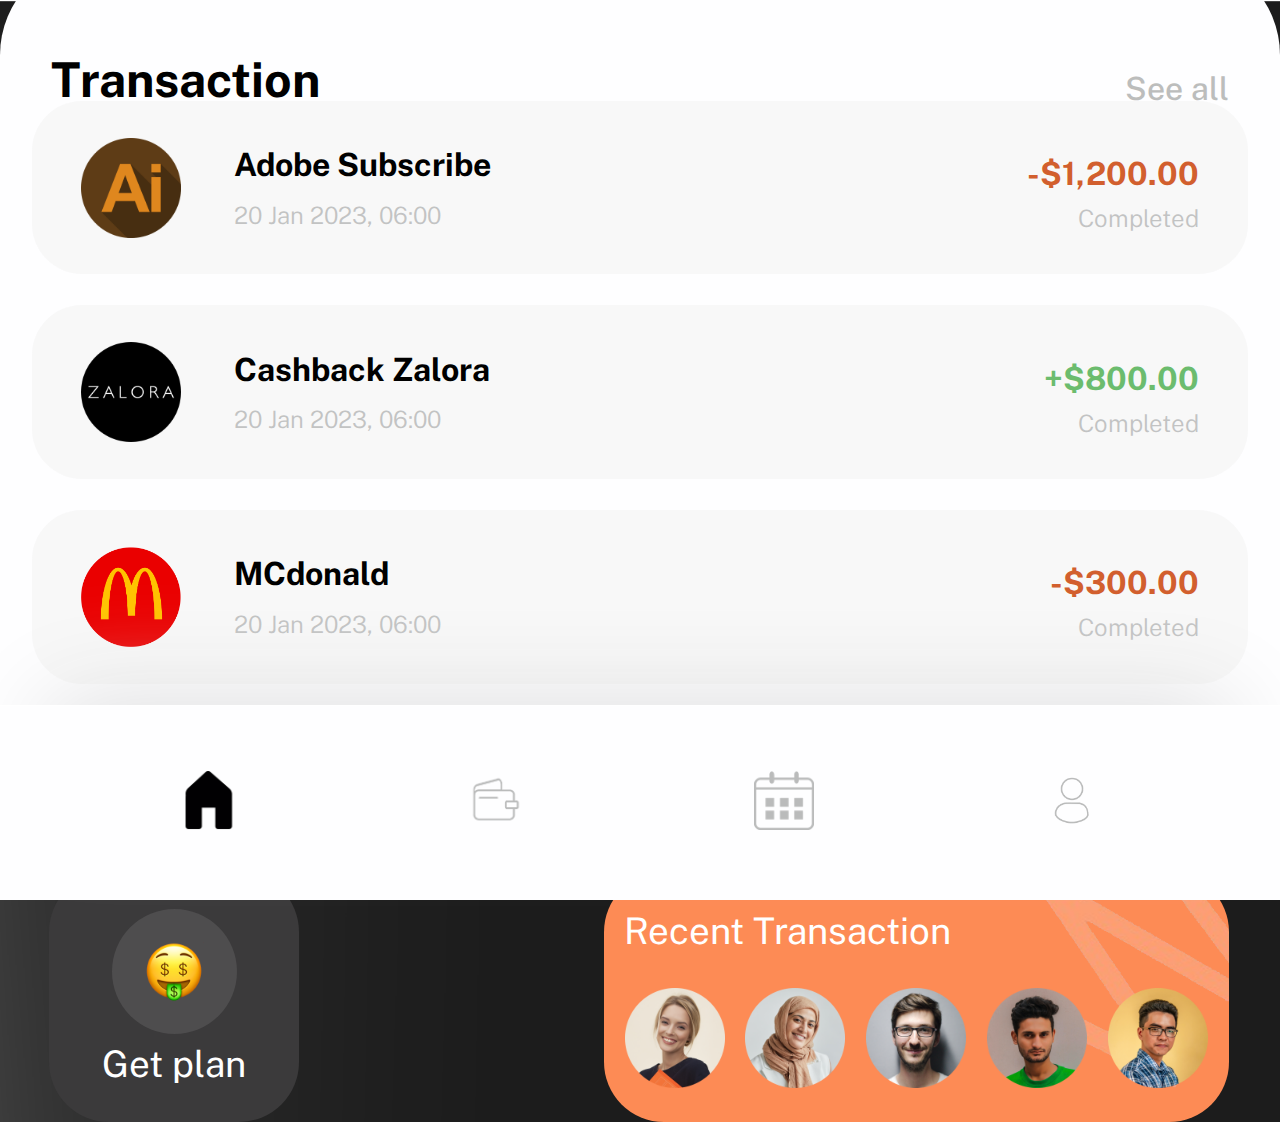
==== page2.html @ 0efcd5fa "Novo site" ====
<html lang="pt-BR">
<head>
    <meta charset="UTF-8">
    <title>Document</title>
    <link rel="stylesheet" href="stylepage2.css">
</head>
<body>
    <header>
        <div class="divSpaceBet">
            <div>
                <img class="headerImg" src="../imagens/icon 2.png"/>
            </div>
            <div class="divHeaderP">
                <p class="pMenor">Hi, welcome!</p>
                <p class="pMaior">Clara Sekar</p>
            </div>
        </div>
        <div class="divHeaderGambiarra">
            <div class="divNotificationImg">
                <img class="notificationImg" src="../imagens/notification.png"/>
            </div>
        </div>
    </header>
    <hr id="hr1"/>
    <section class="balance">
        <p class="pBalance">My total balance</p>
        <div class="divBalanceGambiarra">
            <div class="divStatistic">
                <img class="imgStatistic" src="../imagens/statistic.png"/>
                <p id="pStatistic">Statistic</p>
            </div>
        </div>
    </section>
    <section class="moneyBalance">
        <div class="divGambiarraFL">
            <p class="firstLetter">$&nbsp;</p>
            <p class="money">8,666.00</p>
        </div>
        <div class="divCoin">
            <div>
                <p class="pCoin">USD</p>
            </div>
            <img class="dropdownImg" src="../imagens/dropdown.png"/>
        </div>
    </section>
    <section class="transfer">
        <article class="transferArticle">
            <div class="left">
                <img src="../imagens/money in.png"/>
                <p>&nbsp;&nbsp;Transfer</p>
            </div>
            <div class="verticalLine"></div>
            <div class="right">
                <img src="../imagens/money out.png"/>
                <p>&nbsp;&nbsp;Request</p>
            </div>
        </article>
    </section>
    <section class="planRecent">
        <article class="plan">
            <div class="divEmoji">
                <img class="imgEmoji" src="../imagens/emoji.png">
            </div>
            <p class="planP">Get plan</p>
        </article>
        <article class="recent">
            <p class="recentP">Recent Transaction</p>
            <div class="divIcons">
                <img id="img1" src="../imagens/icon 1.png"/>
                <img id="img2" src="../imagens/icon 2.png"/>
                <img id="img3" src="../imagens/icon 3.png"/>
                <img id="img4" src="../imagens/icon 4.png"/>
                <img id="img5" src="../imagens/icon 5.png"/>
            </div>
        </article>
    </section>
    <footer>
        <article class="footerHeader">
            <p class="footerPMaior">Transaction</p>
            <p class="footerPMenor">See all</p>
        </article>
        <div class="transactions">
            <section class="transaction">
                <div class="backBorder">
                    <div class="container">
                        <div class="transactionImg">
                            <img src="../imagens/adobe_illustrator.png"/>
                        </div>
                        <div class="who">
                            <p class="pBold">Adobe Subscribe</p>
                            <p class="pThin">20 Jan 2023, 06:00</p>
                        </div>
                    </div>
                    <div class="what">
                        <p class="negative">-$1,200.00</p>
                        <p class="pThin">Completed</p>
                    </div>
                </div>
            </section>
            <section class="transaction">
                <div class="backBorder">
                    <div class="container">
                        <div class="transactionImg">
                            <img src="../imagens/zalora.png"/>
                        </div>
                        <div class="who">
                            <p class="pBold">Cashback Zalora</p>
                            <p class="pThin">20 Jan 2023, 06:00</p>
                        </div>
                    </div>
                    <div class="what">
                        <p class="positive">+$800.00</p>
                        <p class="pThin">Completed</p>
                    </div>
                </div>
            </section>
            <section class="transaction">
                <div class="backBorder">
                    <div class="container">
                        <div class="transactionImg">
                            <img src="../imagens/mcdonalds.png"/>
                        </div>
                        <div class="who">
                            <p class="pBold">MCdonald</p>
                            <p class="pThin">20 Jan 2023, 06:00</p>
                        </div>
                    </div>
                    <div class="what">
                        <p class="negative">-$300.00</p>
                        <p class="pThin">Completed</p>
                    </div>
                </div>
            </section>
        </div>
        <div class="divMenuGambiarra">
            <section class="menus">
                <div class="divMenu">
                    <img class="menuIcon" src="../imagens/home black.png"/>
                </div>
                <div class="divMenu">
                    <img class="menuIcon" src="../imagens/wallet gray.png"/>
                </div>
                <div class="divMenu">
                    <img class="menuIcon" src="../imagens/calendar gray.png"/>
                </div>
                <div class="divMenu">
                    <img class="menuIcon" src="../imagens/gray profile.png"/>
                </div>
            </section>
        </div>
    </footer>
</body>
</html>
---- stylepage2.css ----
/* Mobile */

@import url('https://fonts.googleapis.com/css2?family=Public+Sans:wght@100;200;300;400;500;600;700;800;900&display=swap');
@import url('https://fonts.googleapis.com/css2?family=Montserrat:wght@500;600&display=swap');

html, body {
    height: 100%;
    width: 100%;
    margin: 0;
    padding: 0;
}

body {
    background-image: url(../imagens/fundo_tela2.png);
    background-size: cover;
    height: calc(100% - 20%);
    width: calc(100% - 4%);
}

header {
    height: 10%;
    width: 100%;
    display: flex;
    margin-top: 15%;
    margin-left: 4%;
    align-items: center;
}

.divSpaceBet {
    display: flex;
    align-items: center;
}

.headerImg {
    height: 150px;
}

.divHeaderP {
    padding-left: 2%;
}

.pMenor {
    color: white;
    font-size: 2em;
    margin: 0;
    padding: 0;
    font-family: 'Public Sans', sans-serif;
    font-weight: thin;
}

.pMaior {
    color: white;
    font-size: 3em;
    margin: 0;
    padding: 0;
    padding-top: 5%;
    font-family: 'Public Sans', sans-serif;
    font-weight: normal;
    width: 150%;
}

.divHeaderGambiarra {
    width: 15%;
    height: 65%;
    display: flex;
    justify-content: center;
    align-items: center;
    padding-left: 36.1%;
}

.divNotificationImg {
    display: flex;
    justify-content: center;
    align-items: center;
    height: 125px;
    width: 125px;
    background-color: #3b3a3b;
    border-radius: 50%;
}

.notificationImg {
    width: 45%;
}

.balance {
    display: flex;
    color: white;
    font-size: 2em;
    font-family: 'Public Sans', sans-serif;
    font-weight: thin;
    margin-left: 4%;
    margin-top: 10%;
    justify-content: space-between;
}

.pBalance {
    display: flex;
    justify-content: center;
    align-items: center;
}

.divStatistic {
    display: flex;
    justify-content: center;
    align-items: center;
    background-color: #3b3a3b;
    padding-right: 25%;
    border-radius: 150px;
}

.imgStatistic {
    width: 150px;
    background-color: #3b3a3b;
    border-radius: 150px;
}

.moneyBalance {
    display: flex;
    justify-content: space-between;
    margin-left: 4%;
    margin-top: -5%;
}

.divGambiarraFL {
    display: flex;
    align-items: center;
}

.firstLetter {
    color: #fb8b57;
    font-size: 4.5em;
    font-family: 'Montserrat', sans-serif;
    font-weight: 600;
}

.money {
    color: white;
    font-family: 'Montserrat', sans-serif;
    font-weight: 600;
    font-size: 6em;
    margin: 0;
    padding: 0;
}

.divCoin {
    display: flex;
    justify-content: center;
    align-items: center;
    color: white;
    font-size: 2em;
    font-family: 'Public Sans', sans-serif;
    font-weight: thin;
}

.pCoin {
    margin-left: -50%;
}

.dropdownImg {
    width: 25px;
}

.transferArticle {
    display: flex;
    justify-content: space-evenly;
    align-items: center;
    background-color: #3b3a3b;
    margin-top: 2.5%;
    margin-left: 4%;
    height: 140px;
    border-radius: 50px;
}

.left {
    display: flex;
    align-items: center;
}

.verticalLine {
    border-left: 3px solid #555555;
    border-radius: 50px;
    height: 60%;
}

.right {
    display: flex;
    align-items: center;
}

.transfer img {
    width: 60px;
}

.transfer p {
    color: white;
    font-size: 2.3em;
    font-family: 'Public Sans', sans-serif;
    font-weight: normal;
    margin: 0;
    padding: 0;
}

.planRecent {
    display: flex;
    justify-content: space-between;
    align-items: center;
}

.plan {
    display: flex;
    justify-content: center;
    align-items: center;
    flex-direction: column;
    width: 250px;
    height: 250px;
    margin-top: 3%;
    margin-left: 4%;
    border-radius: 60px;
    background-color: #3b3a3b;

}

.divEmoji {
    display: flex;
    justify-content: center;
    align-items: center;
    height: 125px;
    width: 125px;
    background-color: #4e4d4e;
    border-radius: 50%;
}

.imgEmoji {
    height: 60px;
}

.planP {
    color: white;
    font-size: 2.3em;
    font-family: 'Public Sans', sans-serif;
    font-weight: normal;
    margin: 0;
    margin-top: 3%;
    padding: 0;
}

.recent {
    background-color: #fd8b55;
    height: 250px;
    width: 625px;
    margin-top: 3%;
    border-radius: 60px;
    background-image: url(../imagens/drawing.png);
    background-repeat: no-repeat;
    background-size: 50%;
    background-position: 130% 180%;
}

.recentP {
    color: white;
    font-size: 2.3em;
    font-family: 'Public Sans', sans-serif;
    font-weight: normal;
    margin-left: 3.2%;
}

.divIcons {
    display: flex;
    justify-content: space-evenly;
}

.recent img {
    width: 100px;
}

footer {
    position: absolute;
    bottom: 0;
    display: flex;
    background-color: #fefeff;
    width: 100%;
    height: 945px;
    border-top-left-radius: 100px;
    border-top-right-radius: 100px;
    flex-wrap: wrap;
}

#divFooterGambiarra {
    width: 100%;
    height: 90%;
}

.footerHeader {
    width: 100%;
    display: flex;
    justify-content: space-between;
    height: 20%;
}

.footerPMaior {
    color: Black;
    font-size: 3em;
    font-family: 'Public Sans', sans-serif;
    font-weight: 700;
    margin-left: 4%;
    margin-top: 7.5%;
    height: 5%;
}

.footerPMenor {
    color: #bcbdbc;
    font-size: 2em;
    font-family: 'Public Sans', sans-serif;
    font-weight: 500;
    margin-right: 4%;
    margin-top: 9%;
    height: 5%;
}

.transactions {
    height: 65%;
    width: 100%;
    margin-top: -5%;
}

.transactions img{
    width: 100px;
    display: flex;
    display: flex;
    align-items: center;
}

.transaction {
    display: flex;
    flex-wrap: nowrap;
    justify-content: center;
    align-items: center;
    width: 100%;
    height: 33.3%;
}

.backBorder {
    display: flex;
    flex-wrap: nowrap;
    align-items: center;
    width: 95%;
    height: 85%;
    background-color: #f5f5f5af;
    border-radius: 50px;
}

.container {
    width: 70%;
    display: flex;
    align-items: center;
    margin-left: 4%;
}

.who {
    width: 50%;
    margin-left: 7.5%;
}

.pBold {
    color: Black;
    font-size: 2em;
    font-family: 'Public Sans', sans-serif;
    font-weight: 700;
    padding: 0;
    margin: 0;
    margin-bottom: 5%;
}

.pThin {
    color: #c2c3c3;
    font-size: 1.5em;
    font-family: 'Public Sans', sans-serif;
    font-weight: 300;
    padding: 0;
    margin: 0;
    margin-top: 3%;
}

.what {
    display: flex;
    justify-content: flex-end;
    align-items: flex-end;
    flex-direction: column;
    width: 40%;
    margin-right: 4%;
}

.negative {
    color: #d25f2e;
    font-size: 2em;
    font-family: 'Public Sans', sans-serif;
    font-weight: 700;
    padding: 0;
    margin: 0;
    margin-top: 3%;
}

.positive {
    color: #6cbc6e;
    font-size: 2em;
    font-family: 'Public Sans', sans-serif;
    font-weight: 700;
    padding: 0;
    margin: 0;
    margin-top: 3%;
}

.divMenuGambiarra {
    height: 20%;
    width: 100%;
    display: flex;
    justify-content: center;
    border-top: 1px solid #ffffff;
    box-shadow: 0 -50px 100px -50px #dadada;
}

.menus {
    width: 90%;
    display: flex;
    justify-content: space-around;
}

.divMenu {
    width: 25%;
    display: flex;
    justify-content: center;
    align-items: center;
}

.menuIcon {
    width: 60px;
}

hr {
    display: none;
}

/*Versão WEB */
@media (min-width:1300px) {
    body {
        background-image: none;
        background-color: #1b1a1b;
        height: calc(100% - 150px);
    }

    header {
        height: 15%;
        width: 100%;
        margin-top: 2.5%;
        margin-left: 2%;
        display: flex;
        justify-content: space-between;
        align-items: center;
    }

    .headerImg {
        height: 80px;
    }
    
    .divHeaderP {
        padding-left: 5%;
    }
    
    .pMenor {
        color: white;
        font-size: 1.25em;
        margin: 0;
        padding: 0;
        font-family: 'Public Sans', sans-serif;
        font-weight: thin;
    }
    
    .pMaior {
        color: white;
        font-size: 1.5em;
        margin: 0;
        padding: 0;
        padding-top: 5%;
        font-family: 'Public Sans', sans-serif;
        font-weight: normal;
        width: 150%;
    }
    
    .divHeaderGambiarra {
        width: 15%;
        height: 65%;
        display: flex;
        justify-content: flex-end;
        align-items: center;
    }

    .divNotificationImg {
        display: flex;
        justify-content: center;
        align-items: center;
        height: 60px;
        width: 60px;
        background-color: #3b3a3b;
        border-radius: 50%;
    }
    
    .notificationImg {
        width: 45%;
    }

    #hr1 {
        margin-top: 2.5%;
        width: 104.2%;
        display: flex;
        border: 0;
        height: 0;
        border-top: 2px solid rgba(0, 0, 0, 0.1);
        border-bottom: 3px solid rgba(255, 255, 255, 0.3);
    }

    .balance {
        position: relative;
        left: 55%;
        display: flex;
        color: white;
        font-size: 1.25em;
        font-family: 'Public Sans', sans-serif;
        font-weight: thin;
        justify-content: space-between;
        margin-left: 2%;
        margin-top: 0%;
        width: 45%;
    }
    
    .pBalance {
        display: flex;
        justify-content: center;
        align-items: center;
    }
    
    .divStatistic {
        display: flex;
        justify-content: center;
        align-items: center;
        background-color: #3b3a3b;
        padding-right: 25%;
        border-radius: 150px;
        margin-top: 5%;
    }
    
    .imgStatistic {
        width: 60px;
        background-color: #3b3a3b;
        border-radius: 150px;
    }

    #pStatistic {
        margin: 0;
        padding: 0;
    }

    .moneyBalance {
        position: relative;
        left: 55%;
        display: flex;
        justify-content: space-between;
        margin-left: 2%;
        margin-top: 1%;
        width: 20%;
    }
    
    .divGambiarraFL {
        display: flex;
        align-items: center;
    }
    
    .firstLetter {
        color: #fb8b57;
        font-size: 1.5em;
        font-family: 'Montserrat', sans-serif;
        font-weight: 600;
    }
    
    .money {
        color: white;
        font-family: 'Montserrat', sans-serif;
        font-weight: 600;
        font-size: 2em;
        margin: 0;
        padding: 0;
    }
    
    .divCoin {
        display: flex;
        justify-content: center;
        align-items: center;
        color: white;
        font-size: 1em;
        font-family: 'Public Sans', sans-serif;
        font-weight: thin;
    }
    
    .pCoin {
        margin-left: -35%;
    }
    
    .dropdownImg {
        width: 10px;
    }

    .transferArticle {
        display: flex;
        justify-content: space-evenly;
        align-items: center;
        background-color: #3b3a3b;
        margin-top: 0;
        margin-left: 0;
        height: 55px;
        border-radius: 50px;
    }

    .transfer {
        position: relative;
        left: 57%;
        margin-left: 0%;
        width: 45%;
        margin-top: 5%;
    }
    
    .left {
        display: flex;
        align-items: center;
    }
    
    .verticalLine {
        border-left: 3px solid #555555;
        border-radius: 50px;
        height: 60%;
    }
    
    .right {
        display: flex;
        align-items: center;
    }
    
    .transfer img {
        width: 30px;
    }
    
    .transfer p {
        color: white;
        font-size: 1.25em;
        font-family: 'Public Sans', sans-serif;
        font-weight: normal;
        margin: 0;
        padding: 0;
    }

    .planRecent {
        position: relative;
        left: 55%;
        margin-left: 2%;
        margin-top: 2%;
        width: 45%;
        display: flex;
        justify-content: space-between;
        align-items: center;
    }
    
    .plan {
        display: flex;
        justify-content: center;
        align-items: center;
        flex-direction: column;
        width: 140px;
        height: 140px;
        margin-top: 7.5%;
        margin-left: 0%;
        border-radius: 40px;
        background-color: #3b3a3b;
    
    }
    
    .divEmoji {
        display: flex;
        justify-content: center;
        align-items: center;
        height: 60px;
        width: 60px;
        background-color: #4e4d4e;
        border-radius: 50%;
    }
    
    .imgEmoji {
        height: 30px;
    }
    
    .planP {
        color: white;
        font-size: 1.25em;
        font-family: 'Public Sans', sans-serif;
        font-weight: normal;
        margin: 0;
        margin-top: 3%;
        padding-right: 0;
    }
    
    .recent {
        background-color: #fd8b55;
        height: 140px;
        width: 420px;
        margin-top: 0;
        border-radius: 40px;
        background-image: url(../imagens/drawing.png);
        background-repeat: no-repeat;
        background-size: 50%;
        background-position: 130% 100%;
        margin-top: 7.5%;
    }
    
    .recentP {
        color: white;
        font-size: 1.5em;
        font-family: 'Public Sans', sans-serif;
        font-weight: normal;
        margin: 0;
        margin-left: 5%;
        margin-top: 4.5%;
        padding: 0;
    }
    
    .divIcons {
        display: flex;
        justify-content: space-evenly;
        margin-top: 5%;
    }
    
    .recent img {
        width: 50px;
    }

    #img5 {
        display: unset;
    }
    
    footer {
        position: relative;
        left: 0;
        top: -493px;
        display: flex;
        background-color: #fefeff;
        width: 52.5%;
        height: 510px;
        border-top-left-radius: 0;
        border-top-right-radius: 0;
        flex-wrap: wrap;
    }

    .footerHeader {
        position: relative;
        left: 10%;
        width: 90%;
        display: flex;
        justify-content: space-between;
        height: 20%;
    }
    
    .footerPMaior {
        color: Black;
        font-size: 1.5em;
        font-family: 'Public Sans', sans-serif;
        font-weight: 700;
        margin-left: 4%;
        margin-top: 7.5%;
        height: 5%;
    }
    
    .footerPMenor {
        color: #bcbdbc;
        font-size: 1em;
        font-family: 'Public Sans', sans-serif;
        font-weight: 500;
        margin-right: 4%;
        margin-top: 9%;
        height: 5%;
    }
    
    .transactions {
        position: relative;
        left: 10%;
        height: 50%;
        width: 90%;
        margin-top: 0%;
    }
    
    .transactions img{
        width: 60px;
        display: flex;
        display: flex;
        align-items: center;
    }
    
    .transaction {
        display: flex;
        flex-wrap: nowrap;
        justify-content: center;
        align-items: center;
        width: 100%;
        height: 40%;
        margin-top: 5%;
    }
    
    .backBorder {
        display: flex;
        flex-wrap: nowrap;
        align-items: center;
        width: 95%;
        height: 85%;
        background-color: #f5f5f5af;
        border-radius: 50px;
    }
    
    .container {
        width: 70%;
        display: flex;
        align-items: center;
        margin-left: 4%;
    }
    
    .who {
        width: 70%;
        margin-left: 7.5%;
    }
    
    .pBold {
        color: Black;
        font-size: 1.25em;
        font-family: 'Public Sans', sans-serif;
        font-weight: 700;
        padding: 0;
        margin: 0;
        margin-bottom: 5%;
    }
    
    .pThin {
        color: #c2c3c3;
        font-size: 1em;
        font-family: 'Public Sans', sans-serif;
        font-weight: 300;
        padding: 0;
        margin: 0;
        margin-top: 3%;
    }
    
    .what {
        display: flex;
        justify-content: flex-end;
        align-items: flex-end;
        flex-direction: column;
        width: 40%;
        margin-right: 4%;
    }
    
    .negative {
        color: #d25f2e;
        font-size: 1.25em;
        font-family: 'Public Sans', sans-serif;
        font-weight: 700;
        padding: 0;
        margin: 0;
        margin-top: 3%;
    }
    
    .positive {
        color: #6cbc6e;
        font-size: 1.25em;
        font-family: 'Public Sans', sans-serif;
        font-weight: 700;
        padding: 0;
        margin: 0;
        margin-top: 3%;
    }
    
    .divMenuGambiarra {
        position: relative;
        left: -0%;
        top: -70%;
        height: 99.8%;
        width: 10%;
        display: flex;
        flex-wrap: wrap;
        justify-content: center;
        align-items: space-evenly;
        border-right: 1px solid #ffffff00;
        border-top: 1px solid #ffffff00;
        box-shadow: none;
        background-color: #d25f2e;
    }
    
    .menus {
        width: 90%;
        display: flex;
        flex-flow: column wrap;
        justify-content: space-around;
        align-items: center;
        margin-right: 0%;
    }
    
    .divMenu {
        width: 90%;
        display: flex;
        justify-content: center;
        align-items: center;
        margin-left: 5%;
    }
    
    .menuIcon {
        width: 30px;
    }
}

@media (min-width:1800px){
    body {
        background-image: none;
        background-color: #1b1a1b;
        height: calc(100% - 150px);
    }

    header {
        height: 15%;
        width: 100%;
        margin-top: 2.5%;
        margin-left: 2%;
        display: flex;
        justify-content: space-between;
        align-items: center;
    }

    .headerImg {
        height: 100px;
    }
    
    .divHeaderP {
        padding-left: 5%;
    }
    
    .pMenor {
        color: white;
        font-size: 1.5em;
        margin: 0;
        padding: 0;
        font-family: 'Public Sans', sans-serif;
        font-weight: thin;
    }
    
    .pMaior {
        color: white;
        font-size: 2em;
        margin: 0;
        padding: 0;
        padding-top: 5%;
        font-family: 'Public Sans', sans-serif;
        font-weight: normal;
        width: 150%;
    }
    
    .divHeaderGambiarra {
        width: 15%;
        height: 65%;
        display: flex;
        justify-content: flex-end;
        align-items: center;
    }

    .divNotificationImg {
        display: flex;
        justify-content: center;
        align-items: center;
        height: 80px;
        width: 80px;
        background-color: #3b3a3b;
        border-radius: 50%;
    }
    
    .notificationImg {
        width: 45%;
    }

    #hr1 {
        margin-top: 2.5%;
        width: 104.2%;
        display: flex;
        border: 0;
        height: 0;
        border-top: 2px solid rgba(0, 0, 0, 0.1);
        border-bottom: 3px solid rgba(255, 255, 255, 0.3);
    }

    .balance {
        position: relative;
        left: 55%;
        display: flex;
        color: white;
        font-size: 1.5em;
        font-family: 'Public Sans', sans-serif;
        font-weight: thin;
        justify-content: space-between;
        margin-left: 2%;
        margin-top: 0%;
        width: 45%;
    }
    
    .pBalance {
        display: flex;
        justify-content: center;
        align-items: center;
    }
    
    .divStatistic {
        display: flex;
        justify-content: center;
        align-items: center;
        background-color: #3b3a3b;
        padding-right: 25%;
        border-radius: 150px;
        margin-top: 5%;
    }
    
    .imgStatistic {
        width: 80px;
        background-color: #3b3a3b;
        border-radius: 150px;
    }

    #pStatistic {
        margin: 0;
        padding: 0;
    }

    .moneyBalance {
        position: relative;
        left: 55%;
        display: flex;
        justify-content: space-between;
        margin-left: 2%;
        margin-top: 1%;
        width: 20%;
    }
    
    .divGambiarraFL {
        display: flex;
        align-items: center;
    }
    
    .firstLetter {
        color: #fb8b57;
        font-size: 2em;
        font-family: 'Montserrat', sans-serif;
        font-weight: 600;
    }
    
    .money {
        color: white;
        font-family: 'Montserrat', sans-serif;
        font-weight: 600;
        font-size: 3em;
        margin: 0;
        padding: 0;
    }
    
    .divCoin {
        display: flex;
        justify-content: center;
        align-items: center;
        color: white;
        font-size: 1.5em;
        font-family: 'Public Sans', sans-serif;
        font-weight: thin;
    }
    
    .pCoin {
        margin-left: -35%;
    }
    
    .dropdownImg {
        width: 10px;
    }

    .transferArticle {
        display: flex;
        justify-content: space-evenly;
        align-items: center;
        background-color: #3b3a3b;
        margin-top: 0;
        margin-left: 0;
        height: 75px;
        border-radius: 50px;
    }

    .transfer {
        position: relative;
        left: 57%;
        margin-left: 0%;
        width: 45%;
        margin-top: 5%;
    }
    
    .left {
        display: flex;
        align-items: center;
    }
    
    .verticalLine {
        border-left: 3px solid #555555;
        border-radius: 50px;
        height: 60%;
    }
    
    .right {
        display: flex;
        align-items: center;
    }
    
    .transfer img {
        width: 40px;
    }
    
    .transfer p {
        color: white;
        font-size: 1.5em;
        font-family: 'Public Sans', sans-serif;
        font-weight: normal;
        margin: 0;
        padding: 0;
    }

    .planRecent {
        position: relative;
        left: 55%;
        margin-left: 2%;
        margin-top: 2%;
        width: 45%;
        display: flex;
        justify-content: space-between;
        align-items: center;
    }
    
    .plan {
        display: flex;
        justify-content: center;
        align-items: center;
        flex-direction: column;
        width: 180px;
        height: 180px;
        margin-top: 10%;
        margin-left: 0%;
        border-radius: 60px;
        background-color: #3b3a3b;
    
    }
    
    .divEmoji {
        display: flex;
        justify-content: center;
        align-items: center;
        height: 80px;
        width: 80px;
        background-color: #4e4d4e;
        border-radius: 50%;
    }
    
    .imgEmoji {
        height: 40px;
    }
    
    .planP {
        color: white;
        font-size: 1.5em;
        font-family: 'Public Sans', sans-serif;
        font-weight: normal;
        margin: 0;
        margin-top: 3%;
        padding-right: 0;
    }
    
    .recent {
        background-color: #fd8b55;
        height: 180px;
        width: 510px;
        margin-top: 0;
        border-radius: 60px;
        background-image: url(../imagens/drawing.png);
        background-repeat: no-repeat;
        background-size: 50%;
        background-position: 130% 100%;
        margin-top: 10%;
    }
    
    .recentP {
        color: white;
        font-size: 1.5em;
        font-family: 'Public Sans', sans-serif;
        font-weight: normal;
        margin: 0;
        margin-left: 5%;
        margin-top: 5%;
        padding: 0;
    }
    
    .divIcons {
        display: flex;
        justify-content: space-evenly;
        margin-top: 5%;
    }
    
    .recent img {
        width: 70px;
    }

    #img5 {
        display: unset;
    }
    
    footer {
        position: relative;
        left: 0;
        top: -660px;
        display: flex;
        background-color: #fefeff;
        width: 52.5%;
        height: 675px;
        border-top-left-radius: 0;
        border-top-right-radius: 0;
        flex-wrap: wrap;
    }

    .footerHeader {
        position: relative;
        left: 10%;
        width: 90%;
        display: flex;
        justify-content: space-between;
        height: 20%;
    }
    
    .footerPMaior {
        color: Black;
        font-size: 1.5em;
        font-family: 'Public Sans', sans-serif;
        font-weight: 700;
        margin-left: 4%;
        margin-top: 7.5%;
        height: 5%;
    }
    
    .footerPMenor {
        color: #bcbdbc;
        font-size: 1em;
        font-family: 'Public Sans', sans-serif;
        font-weight: 500;
        margin-right: 4%;
        margin-top: 9%;
        height: 5%;
    }
    
    .transactions {
        position: relative;
        left: 10%;
        height: 50%;
        width: 90%;
        margin-top: 0%;
    }
    
    .transactions img{
        width: 60px;
        display: flex;
        display: flex;
        align-items: center;
    }
    
    .transaction {
        display: flex;
        flex-wrap: nowrap;
        justify-content: center;
        align-items: center;
        width: 100%;
        height: 40%;
        margin-top: 5%;
    }
    
    .backBorder {
        display: flex;
        flex-wrap: nowrap;
        align-items: center;
        width: 95%;
        height: 85%;
        background-color: #f5f5f5af;
        border-radius: 50px;
    }
    
    .container {
        width: 70%;
        display: flex;
        align-items: center;
        margin-left: 4%;
    }
    
    .who {
        width: 70%;
        margin-left: 7.5%;
    }
    
    .pBold {
        color: Black;
        font-size: 1.25em;
        font-family: 'Public Sans', sans-serif;
        font-weight: 700;
        padding: 0;
        margin: 0;
        margin-bottom: 5%;
    }
    
    .pThin {
        color: #c2c3c3;
        font-size: 1em;
        font-family: 'Public Sans', sans-serif;
        font-weight: 300;
        padding: 0;
        margin: 0;
        margin-top: 3%;
    }
    
    .what {
        display: flex;
        justify-content: flex-end;
        align-items: flex-end;
        flex-direction: column;
        width: 40%;
        margin-right: 4%;
    }
    
    .negative {
        color: #d25f2e;
        font-size: 1.25em;
        font-family: 'Public Sans', sans-serif;
        font-weight: 700;
        padding: 0;
        margin: 0;
        margin-top: 3%;
    }
    
    .positive {
        color: #6cbc6e;
        font-size: 1.25em;
        font-family: 'Public Sans', sans-serif;
        font-weight: 700;
        padding: 0;
        margin: 0;
        margin-top: 3%;
    }
    
    .divMenuGambiarra {
        position: relative;
        left: -0%;
        top: -70%;
        height: 99.9%;
        width: 10%;
        display: flex;
        flex-wrap: wrap;
        justify-content: center;
        align-items: space-evenly;
        border-right: 1px solid #ffffff00;
        border-top: 1px solid #ffffff00;
        box-shadow: none;
        background-color: #d25f2e;
    }
    
    .menus {
        width: 100%;
        display: flex;
        flex-flow: column wrap;
        justify-content: space-around;
        align-items: center;
        margin-right: 10%;
    }
    
    .divMenu {
        width: 100%;
        display: flex;
        justify-content: center;
        align-items: center;
    }
    
    .menuIcon {
        width: 40px;
    }
}
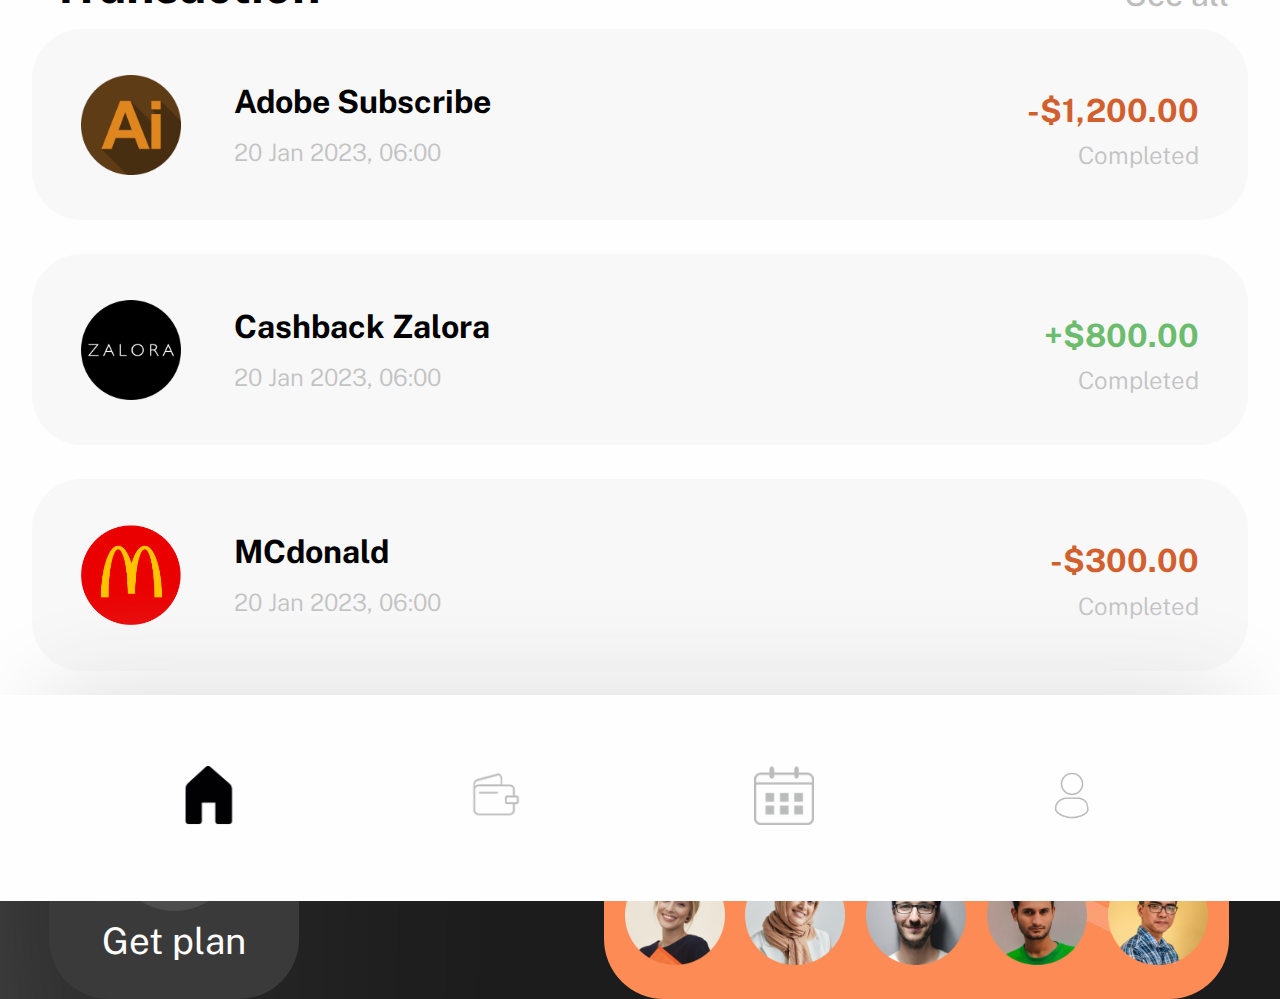
==== commit 08988a6b: "Add files via upload" ====
--- a/page2.html
+++ b/page2.html
@@ -1,153 +1,153 @@
-<html lang="pt-BR">
-<head>
-    <meta charset="UTF-8">
-    <title>Document</title>
-    <link rel="stylesheet" href="stylepage2.css">
-</head>
-<body>
-    <header>
-        <div class="divSpaceBet">
-            <div>
-                <img class="headerImg" src="../imagens/icon 2.png"/>
-            </div>
-            <div class="divHeaderP">
-                <p class="pMenor">Hi, welcome!</p>
-                <p class="pMaior">Clara Sekar</p>
-            </div>
-        </div>
-        <div class="divHeaderGambiarra">
-            <div class="divNotificationImg">
-                <img class="notificationImg" src="../imagens/notification.png"/>
-            </div>
-        </div>
-    </header>
-    <hr id="hr1"/>
-    <section class="balance">
-        <p class="pBalance">My total balance</p>
-        <div class="divBalanceGambiarra">
-            <div class="divStatistic">
-                <img class="imgStatistic" src="../imagens/statistic.png"/>
-                <p id="pStatistic">Statistic</p>
-            </div>
-        </div>
-    </section>
-    <section class="moneyBalance">
-        <div class="divGambiarraFL">
-            <p class="firstLetter">$&nbsp;</p>
-            <p class="money">8,666.00</p>
-        </div>
-        <div class="divCoin">
-            <div>
-                <p class="pCoin">USD</p>
-            </div>
-            <img class="dropdownImg" src="../imagens/dropdown.png"/>
-        </div>
-    </section>
-    <section class="transfer">
-        <article class="transferArticle">
-            <div class="left">
-                <img src="../imagens/money in.png"/>
-                <p>&nbsp;&nbsp;Transfer</p>
-            </div>
-            <div class="verticalLine"></div>
-            <div class="right">
-                <img src="../imagens/money out.png"/>
-                <p>&nbsp;&nbsp;Request</p>
-            </div>
-        </article>
-    </section>
-    <section class="planRecent">
-        <article class="plan">
-            <div class="divEmoji">
-                <img class="imgEmoji" src="../imagens/emoji.png">
-            </div>
-            <p class="planP">Get plan</p>
-        </article>
-        <article class="recent">
-            <p class="recentP">Recent Transaction</p>
-            <div class="divIcons">
-                <img id="img1" src="../imagens/icon 1.png"/>
-                <img id="img2" src="../imagens/icon 2.png"/>
-                <img id="img3" src="../imagens/icon 3.png"/>
-                <img id="img4" src="../imagens/icon 4.png"/>
-                <img id="img5" src="../imagens/icon 5.png"/>
-            </div>
-        </article>
-    </section>
-    <footer>
-        <article class="footerHeader">
-            <p class="footerPMaior">Transaction</p>
-            <p class="footerPMenor">See all</p>
-        </article>
-        <div class="transactions">
-            <section class="transaction">
-                <div class="backBorder">
-                    <div class="container">
-                        <div class="transactionImg">
-                            <img src="../imagens/adobe_illustrator.png"/>
-                        </div>
-                        <div class="who">
-                            <p class="pBold">Adobe Subscribe</p>
-                            <p class="pThin">20 Jan 2023, 06:00</p>
-                        </div>
-                    </div>
-                    <div class="what">
-                        <p class="negative">-$1,200.00</p>
-                        <p class="pThin">Completed</p>
-                    </div>
-                </div>
-            </section>
-            <section class="transaction">
-                <div class="backBorder">
-                    <div class="container">
-                        <div class="transactionImg">
-                            <img src="../imagens/zalora.png"/>
-                        </div>
-                        <div class="who">
-                            <p class="pBold">Cashback Zalora</p>
-                            <p class="pThin">20 Jan 2023, 06:00</p>
-                        </div>
-                    </div>
-                    <div class="what">
-                        <p class="positive">+$800.00</p>
-                        <p class="pThin">Completed</p>
-                    </div>
-                </div>
-            </section>
-            <section class="transaction">
-                <div class="backBorder">
-                    <div class="container">
-                        <div class="transactionImg">
-                            <img src="../imagens/mcdonalds.png"/>
-                        </div>
-                        <div class="who">
-                            <p class="pBold">MCdonald</p>
-                            <p class="pThin">20 Jan 2023, 06:00</p>
-                        </div>
-                    </div>
-                    <div class="what">
-                        <p class="negative">-$300.00</p>
-                        <p class="pThin">Completed</p>
-                    </div>
-                </div>
-            </section>
-        </div>
-        <div class="divMenuGambiarra">
-            <section class="menus">
-                <div class="divMenu">
-                    <img class="menuIcon" src="../imagens/home black.png"/>
-                </div>
-                <div class="divMenu">
-                    <img class="menuIcon" src="../imagens/wallet gray.png"/>
-                </div>
-                <div class="divMenu">
-                    <img class="menuIcon" src="../imagens/calendar gray.png"/>
-                </div>
-                <div class="divMenu">
-                    <img class="menuIcon" src="../imagens/gray profile.png"/>
-                </div>
-            </section>
-        </div>
-    </footer>
-</body>
+<html lang="pt-BR">
+<head>
+    <meta charset="UTF-8">
+    <title>Document</title>
+    <link rel="stylesheet" href="stylepage2.css">
+</head>
+<body>
+    <header>
+        <div class="divSpaceBet">
+            <div onclick="location.href='index.html';" style="cursor: pointer;">
+                <img class="headerImg" src="imagens/icon 2.png"/>
+            </div>
+            <div class="divHeaderP">
+                <p class="pMenor">Hi, welcome!</p>
+                <p class="pMaior">Clara Sekar</p>
+            </div>
+        </div>
+        <div class="divHeaderGambiarra">
+            <div class="divNotificationImg">
+                <img class="notificationImg" src="imagens/notification.png"/>
+            </div>
+        </div>
+    </header>
+    <hr id="hr1"/>
+    <section class="balance">
+        <p class="pBalance">My total balance</p>
+        <div class="divBalanceGambiarra">
+            <div class="divStatistic">
+                <img class="imgStatistic" src="imagens/statistic.png"/>
+                <p id="pStatistic">Statistic</p>
+            </div>
+        </div>
+    </section>
+    <section class="moneyBalance">
+        <div class="divGambiarraFL">
+            <p class="firstLetter">$&nbsp;</p>
+            <p class="money">8,666.00</p>
+        </div>
+        <div class="divCoin">
+            <div>
+                <p class="pCoin">USD</p>
+            </div>
+            <img class="dropdownImg" src="imagens/dropdown.png"/>
+        </div>
+    </section>
+    <section class="transfer">
+        <article class="transferArticle">
+            <div class="left">
+                <img src="imagens/money in.png"/>
+                <p>&nbsp;&nbsp;Transfer</p>
+            </div>
+            <div class="verticalLine"></div>
+            <div class="right">
+                <img src="imagens/money out.png"/>
+                <p>&nbsp;&nbsp;Request</p>
+            </div>
+        </article>
+    </section>
+    <section class="planRecent">
+        <article class="plan">
+            <div class="divEmoji">
+                <img class="imgEmoji" src="imagens/emoji.png">
+            </div>
+            <p class="planP">Get plan</p>
+        </article>
+        <article class="recent">
+            <p class="recentP">Recent Transaction</p>
+            <div class="divIcons">
+                <img id="img1" src="imagens/icon 1.png"/>
+                <img id="img2" src="imagens/icon 2.png"/>
+                <img id="img3" src="imagens/icon 3.png"/>
+                <img id="img4" src="imagens/icon 4.png"/>
+                <img id="img5" src="imagens/icon 5.png"/>
+            </div>
+        </article>
+    </section>
+    <footer>
+        <article class="footerHeader">
+            <p class="footerPMaior">Transaction</p>
+            <p class="footerPMenor">See all</p>
+        </article>
+        <div class="transactions">
+            <section class="transaction">
+                <div class="backBorder">
+                    <div class="container">
+                        <div class="transactionImg">
+                            <img src="imagens/adobe_illustrator.png"/>
+                        </div>
+                        <div class="who">
+                            <p class="pBold">Adobe Subscribe</p>
+                            <p class="pThin">20 Jan 2023, 06:00</p>
+                        </div>
+                    </div>
+                    <div class="what">
+                        <p class="negative">-$1,200.00</p>
+                        <p class="pThin">Completed</p>
+                    </div>
+                </div>
+            </section>
+            <section class="transaction" id="transaction2">
+                <div class="backBorder">
+                    <div class="container">
+                        <div class="transactionImg">
+                            <img src="imagens/zalora.png"/>
+                        </div>
+                        <div class="who">
+                            <p class="pBold">Cashback Zalora</p>
+                            <p class="pThin">20 Jan 2023, 06:00</p>
+                        </div>
+                    </div>
+                    <div class="what">
+                        <p class="positive">+$800.00</p>
+                        <p class="pThin">Completed</p>
+                    </div>
+                </div>
+            </section>
+            <section class="transaction" id="transaction3">
+                <div class="backBorder">
+                    <div class="container">
+                        <div class="transactionImg">
+                            <img src="imagens/mcdonalds.png"/>
+                        </div>
+                        <div class="who">
+                            <p class="pBold">MCdonald</p>
+                            <p class="pThin">20 Jan 2023, 06:00</p>
+                        </div>
+                    </div>
+                    <div class="what">
+                        <p class="negative">-$300.00</p>
+                        <p class="pThin">Completed</p>
+                    </div>
+                </div>
+            </section>
+        </div>
+        <div class="divMenuGambiarra">
+            <section class="menus">
+                <div class="divMenu" onclick="location.href='index.html';" style="cursor: pointer;">
+                    <img class="menuIcon" src="imagens/home black.png"/>
+                </div>
+                <div class="divMenu">
+                    <img class="menuIcon" src="imagens/wallet gray.png"/>
+                </div>
+                <div class="divMenu">
+                    <img class="menuIcon" src="imagens/calendar gray.png"/>
+                </div>
+                <div class="divMenu">
+                    <img class="menuIcon" src="imagens/gray profile.png"/>
+                </div>
+            </section>
+        </div>
+    </footer>
+</body>
 </html>--- a/stylepage2.css
+++ b/stylepage2.css
@@ -1,1397 +1,2047 @@
-/* Mobile */
-
-@import url('https://fonts.googleapis.com/css2?family=Public+Sans:wght@100;200;300;400;500;600;700;800;900&display=swap');
-@import url('https://fonts.googleapis.com/css2?family=Montserrat:wght@500;600&display=swap');
-
-html, body {
-    height: 100%;
-    width: 100%;
-    margin: 0;
-    padding: 0;
-}
-
-body {
-    background-image: url(../imagens/fundo_tela2.png);
-    background-size: cover;
-    height: calc(100% - 20%);
-    width: calc(100% - 4%);
-}
-
-header {
-    height: 10%;
-    width: 100%;
-    display: flex;
-    margin-top: 15%;
-    margin-left: 4%;
-    align-items: center;
-}
-
-.divSpaceBet {
-    display: flex;
-    align-items: center;
-}
-
-.headerImg {
-    height: 150px;
-}
-
-.divHeaderP {
-    padding-left: 2%;
-}
-
-.pMenor {
-    color: white;
-    font-size: 2em;
-    margin: 0;
-    padding: 0;
-    font-family: 'Public Sans', sans-serif;
-    font-weight: thin;
-}
-
-.pMaior {
-    color: white;
-    font-size: 3em;
-    margin: 0;
-    padding: 0;
-    padding-top: 5%;
-    font-family: 'Public Sans', sans-serif;
-    font-weight: normal;
-    width: 150%;
-}
-
-.divHeaderGambiarra {
-    width: 15%;
-    height: 65%;
-    display: flex;
-    justify-content: center;
-    align-items: center;
-    padding-left: 36.1%;
-}
-
-.divNotificationImg {
-    display: flex;
-    justify-content: center;
-    align-items: center;
-    height: 125px;
-    width: 125px;
-    background-color: #3b3a3b;
-    border-radius: 50%;
-}
-
-.notificationImg {
-    width: 45%;
-}
-
-.balance {
-    display: flex;
-    color: white;
-    font-size: 2em;
-    font-family: 'Public Sans', sans-serif;
-    font-weight: thin;
-    margin-left: 4%;
-    margin-top: 10%;
-    justify-content: space-between;
-}
-
-.pBalance {
-    display: flex;
-    justify-content: center;
-    align-items: center;
-}
-
-.divStatistic {
-    display: flex;
-    justify-content: center;
-    align-items: center;
-    background-color: #3b3a3b;
-    padding-right: 25%;
-    border-radius: 150px;
-}
-
-.imgStatistic {
-    width: 150px;
-    background-color: #3b3a3b;
-    border-radius: 150px;
-}
-
-.moneyBalance {
-    display: flex;
-    justify-content: space-between;
-    margin-left: 4%;
-    margin-top: -5%;
-}
-
-.divGambiarraFL {
-    display: flex;
-    align-items: center;
-}
-
-.firstLetter {
-    color: #fb8b57;
-    font-size: 4.5em;
-    font-family: 'Montserrat', sans-serif;
-    font-weight: 600;
-}
-
-.money {
-    color: white;
-    font-family: 'Montserrat', sans-serif;
-    font-weight: 600;
-    font-size: 6em;
-    margin: 0;
-    padding: 0;
-}
-
-.divCoin {
-    display: flex;
-    justify-content: center;
-    align-items: center;
-    color: white;
-    font-size: 2em;
-    font-family: 'Public Sans', sans-serif;
-    font-weight: thin;
-}
-
-.pCoin {
-    margin-left: -50%;
-}
-
-.dropdownImg {
-    width: 25px;
-}
-
-.transferArticle {
-    display: flex;
-    justify-content: space-evenly;
-    align-items: center;
-    background-color: #3b3a3b;
-    margin-top: 2.5%;
-    margin-left: 4%;
-    height: 140px;
-    border-radius: 50px;
-}
-
-.left {
-    display: flex;
-    align-items: center;
-}
-
-.verticalLine {
-    border-left: 3px solid #555555;
-    border-radius: 50px;
-    height: 60%;
-}
-
-.right {
-    display: flex;
-    align-items: center;
-}
-
-.transfer img {
-    width: 60px;
-}
-
-.transfer p {
-    color: white;
-    font-size: 2.3em;
-    font-family: 'Public Sans', sans-serif;
-    font-weight: normal;
-    margin: 0;
-    padding: 0;
-}
-
-.planRecent {
-    display: flex;
-    justify-content: space-between;
-    align-items: center;
-}
-
-.plan {
-    display: flex;
-    justify-content: center;
-    align-items: center;
-    flex-direction: column;
-    width: 250px;
-    height: 250px;
-    margin-top: 3%;
-    margin-left: 4%;
-    border-radius: 60px;
-    background-color: #3b3a3b;
-
-}
-
-.divEmoji {
-    display: flex;
-    justify-content: center;
-    align-items: center;
-    height: 125px;
-    width: 125px;
-    background-color: #4e4d4e;
-    border-radius: 50%;
-}
-
-.imgEmoji {
-    height: 60px;
-}
-
-.planP {
-    color: white;
-    font-size: 2.3em;
-    font-family: 'Public Sans', sans-serif;
-    font-weight: normal;
-    margin: 0;
-    margin-top: 3%;
-    padding: 0;
-}
-
-.recent {
-    background-color: #fd8b55;
-    height: 250px;
-    width: 625px;
-    margin-top: 3%;
-    border-radius: 60px;
-    background-image: url(../imagens/drawing.png);
-    background-repeat: no-repeat;
-    background-size: 50%;
-    background-position: 130% 180%;
-}
-
-.recentP {
-    color: white;
-    font-size: 2.3em;
-    font-family: 'Public Sans', sans-serif;
-    font-weight: normal;
-    margin-left: 3.2%;
-}
-
-.divIcons {
-    display: flex;
-    justify-content: space-evenly;
-}
-
-.recent img {
-    width: 100px;
-}
-
-footer {
-    position: absolute;
-    bottom: 0;
-    display: flex;
-    background-color: #fefeff;
-    width: 100%;
-    height: 945px;
-    border-top-left-radius: 100px;
-    border-top-right-radius: 100px;
-    flex-wrap: wrap;
-}
-
-#divFooterGambiarra {
-    width: 100%;
-    height: 90%;
-}
-
-.footerHeader {
-    width: 100%;
-    display: flex;
-    justify-content: space-between;
-    height: 20%;
-}
-
-.footerPMaior {
-    color: Black;
-    font-size: 3em;
-    font-family: 'Public Sans', sans-serif;
-    font-weight: 700;
-    margin-left: 4%;
-    margin-top: 7.5%;
-    height: 5%;
-}
-
-.footerPMenor {
-    color: #bcbdbc;
-    font-size: 2em;
-    font-family: 'Public Sans', sans-serif;
-    font-weight: 500;
-    margin-right: 4%;
-    margin-top: 9%;
-    height: 5%;
-}
-
-.transactions {
-    height: 65%;
-    width: 100%;
-    margin-top: -5%;
-}
-
-.transactions img{
-    width: 100px;
-    display: flex;
-    display: flex;
-    align-items: center;
-}
-
-.transaction {
-    display: flex;
-    flex-wrap: nowrap;
-    justify-content: center;
-    align-items: center;
-    width: 100%;
-    height: 33.3%;
-}
-
-.backBorder {
-    display: flex;
-    flex-wrap: nowrap;
-    align-items: center;
-    width: 95%;
-    height: 85%;
-    background-color: #f5f5f5af;
-    border-radius: 50px;
-}
-
-.container {
-    width: 70%;
-    display: flex;
-    align-items: center;
-    margin-left: 4%;
-}
-
-.who {
-    width: 50%;
-    margin-left: 7.5%;
-}
-
-.pBold {
-    color: Black;
-    font-size: 2em;
-    font-family: 'Public Sans', sans-serif;
-    font-weight: 700;
-    padding: 0;
-    margin: 0;
-    margin-bottom: 5%;
-}
-
-.pThin {
-    color: #c2c3c3;
-    font-size: 1.5em;
-    font-family: 'Public Sans', sans-serif;
-    font-weight: 300;
-    padding: 0;
-    margin: 0;
-    margin-top: 3%;
-}
-
-.what {
-    display: flex;
-    justify-content: flex-end;
-    align-items: flex-end;
-    flex-direction: column;
-    width: 40%;
-    margin-right: 4%;
-}
-
-.negative {
-    color: #d25f2e;
-    font-size: 2em;
-    font-family: 'Public Sans', sans-serif;
-    font-weight: 700;
-    padding: 0;
-    margin: 0;
-    margin-top: 3%;
-}
-
-.positive {
-    color: #6cbc6e;
-    font-size: 2em;
-    font-family: 'Public Sans', sans-serif;
-    font-weight: 700;
-    padding: 0;
-    margin: 0;
-    margin-top: 3%;
-}
-
-.divMenuGambiarra {
-    height: 20%;
-    width: 100%;
-    display: flex;
-    justify-content: center;
-    border-top: 1px solid #ffffff;
-    box-shadow: 0 -50px 100px -50px #dadada;
-}
-
-.menus {
-    width: 90%;
-    display: flex;
-    justify-content: space-around;
-}
-
-.divMenu {
-    width: 25%;
-    display: flex;
-    justify-content: center;
-    align-items: center;
-}
-
-.menuIcon {
-    width: 60px;
-}
-
-hr {
-    display: none;
-}
-
-/*Versão WEB */
-@media (min-width:1300px) {
-    body {
-        background-image: none;
-        background-color: #1b1a1b;
-        height: calc(100% - 150px);
-    }
-
-    header {
-        height: 15%;
-        width: 100%;
-        margin-top: 2.5%;
-        margin-left: 2%;
-        display: flex;
-        justify-content: space-between;
-        align-items: center;
-    }
-
-    .headerImg {
-        height: 80px;
-    }
-    
-    .divHeaderP {
-        padding-left: 5%;
-    }
-    
-    .pMenor {
-        color: white;
-        font-size: 1.25em;
-        margin: 0;
-        padding: 0;
-        font-family: 'Public Sans', sans-serif;
-        font-weight: thin;
-    }
-    
-    .pMaior {
-        color: white;
-        font-size: 1.5em;
-        margin: 0;
-        padding: 0;
-        padding-top: 5%;
-        font-family: 'Public Sans', sans-serif;
-        font-weight: normal;
-        width: 150%;
-    }
-    
-    .divHeaderGambiarra {
-        width: 15%;
-        height: 65%;
-        display: flex;
-        justify-content: flex-end;
-        align-items: center;
-    }
-
-    .divNotificationImg {
-        display: flex;
-        justify-content: center;
-        align-items: center;
-        height: 60px;
-        width: 60px;
-        background-color: #3b3a3b;
-        border-radius: 50%;
-    }
-    
-    .notificationImg {
-        width: 45%;
-    }
-
-    #hr1 {
-        margin-top: 2.5%;
-        width: 104.2%;
-        display: flex;
-        border: 0;
-        height: 0;
-        border-top: 2px solid rgba(0, 0, 0, 0.1);
-        border-bottom: 3px solid rgba(255, 255, 255, 0.3);
-    }
-
-    .balance {
-        position: relative;
-        left: 55%;
-        display: flex;
-        color: white;
-        font-size: 1.25em;
-        font-family: 'Public Sans', sans-serif;
-        font-weight: thin;
-        justify-content: space-between;
-        margin-left: 2%;
-        margin-top: 0%;
-        width: 45%;
-    }
-    
-    .pBalance {
-        display: flex;
-        justify-content: center;
-        align-items: center;
-    }
-    
-    .divStatistic {
-        display: flex;
-        justify-content: center;
-        align-items: center;
-        background-color: #3b3a3b;
-        padding-right: 25%;
-        border-radius: 150px;
-        margin-top: 5%;
-    }
-    
-    .imgStatistic {
-        width: 60px;
-        background-color: #3b3a3b;
-        border-radius: 150px;
-    }
-
-    #pStatistic {
-        margin: 0;
-        padding: 0;
-    }
-
-    .moneyBalance {
-        position: relative;
-        left: 55%;
-        display: flex;
-        justify-content: space-between;
-        margin-left: 2%;
-        margin-top: 1%;
-        width: 20%;
-    }
-    
-    .divGambiarraFL {
-        display: flex;
-        align-items: center;
-    }
-    
-    .firstLetter {
-        color: #fb8b57;
-        font-size: 1.5em;
-        font-family: 'Montserrat', sans-serif;
-        font-weight: 600;
-    }
-    
-    .money {
-        color: white;
-        font-family: 'Montserrat', sans-serif;
-        font-weight: 600;
-        font-size: 2em;
-        margin: 0;
-        padding: 0;
-    }
-    
-    .divCoin {
-        display: flex;
-        justify-content: center;
-        align-items: center;
-        color: white;
-        font-size: 1em;
-        font-family: 'Public Sans', sans-serif;
-        font-weight: thin;
-    }
-    
-    .pCoin {
-        margin-left: -35%;
-    }
-    
-    .dropdownImg {
-        width: 10px;
-    }
-
-    .transferArticle {
-        display: flex;
-        justify-content: space-evenly;
-        align-items: center;
-        background-color: #3b3a3b;
-        margin-top: 0;
-        margin-left: 0;
-        height: 55px;
-        border-radius: 50px;
-    }
-
-    .transfer {
-        position: relative;
-        left: 57%;
-        margin-left: 0%;
-        width: 45%;
-        margin-top: 5%;
-    }
-    
-    .left {
-        display: flex;
-        align-items: center;
-    }
-    
-    .verticalLine {
-        border-left: 3px solid #555555;
-        border-radius: 50px;
-        height: 60%;
-    }
-    
-    .right {
-        display: flex;
-        align-items: center;
-    }
-    
-    .transfer img {
-        width: 30px;
-    }
-    
-    .transfer p {
-        color: white;
-        font-size: 1.25em;
-        font-family: 'Public Sans', sans-serif;
-        font-weight: normal;
-        margin: 0;
-        padding: 0;
-    }
-
-    .planRecent {
-        position: relative;
-        left: 55%;
-        margin-left: 2%;
-        margin-top: 2%;
-        width: 45%;
-        display: flex;
-        justify-content: space-between;
-        align-items: center;
-    }
-    
-    .plan {
-        display: flex;
-        justify-content: center;
-        align-items: center;
-        flex-direction: column;
-        width: 140px;
-        height: 140px;
-        margin-top: 7.5%;
-        margin-left: 0%;
-        border-radius: 40px;
-        background-color: #3b3a3b;
-    
-    }
-    
-    .divEmoji {
-        display: flex;
-        justify-content: center;
-        align-items: center;
-        height: 60px;
-        width: 60px;
-        background-color: #4e4d4e;
-        border-radius: 50%;
-    }
-    
-    .imgEmoji {
-        height: 30px;
-    }
-    
-    .planP {
-        color: white;
-        font-size: 1.25em;
-        font-family: 'Public Sans', sans-serif;
-        font-weight: normal;
-        margin: 0;
-        margin-top: 3%;
-        padding-right: 0;
-    }
-    
-    .recent {
-        background-color: #fd8b55;
-        height: 140px;
-        width: 420px;
-        margin-top: 0;
-        border-radius: 40px;
-        background-image: url(../imagens/drawing.png);
-        background-repeat: no-repeat;
-        background-size: 50%;
-        background-position: 130% 100%;
-        margin-top: 7.5%;
-    }
-    
-    .recentP {
-        color: white;
-        font-size: 1.5em;
-        font-family: 'Public Sans', sans-serif;
-        font-weight: normal;
-        margin: 0;
-        margin-left: 5%;
-        margin-top: 4.5%;
-        padding: 0;
-    }
-    
-    .divIcons {
-        display: flex;
-        justify-content: space-evenly;
-        margin-top: 5%;
-    }
-    
-    .recent img {
-        width: 50px;
-    }
-
-    #img5 {
-        display: unset;
-    }
-    
-    footer {
-        position: relative;
-        left: 0;
-        top: -493px;
-        display: flex;
-        background-color: #fefeff;
-        width: 52.5%;
-        height: 510px;
-        border-top-left-radius: 0;
-        border-top-right-radius: 0;
-        flex-wrap: wrap;
-    }
-
-    .footerHeader {
-        position: relative;
-        left: 10%;
-        width: 90%;
-        display: flex;
-        justify-content: space-between;
-        height: 20%;
-    }
-    
-    .footerPMaior {
-        color: Black;
-        font-size: 1.5em;
-        font-family: 'Public Sans', sans-serif;
-        font-weight: 700;
-        margin-left: 4%;
-        margin-top: 7.5%;
-        height: 5%;
-    }
-    
-    .footerPMenor {
-        color: #bcbdbc;
-        font-size: 1em;
-        font-family: 'Public Sans', sans-serif;
-        font-weight: 500;
-        margin-right: 4%;
-        margin-top: 9%;
-        height: 5%;
-    }
-    
-    .transactions {
-        position: relative;
-        left: 10%;
-        height: 50%;
-        width: 90%;
-        margin-top: 0%;
-    }
-    
-    .transactions img{
-        width: 60px;
-        display: flex;
-        display: flex;
-        align-items: center;
-    }
-    
-    .transaction {
-        display: flex;
-        flex-wrap: nowrap;
-        justify-content: center;
-        align-items: center;
-        width: 100%;
-        height: 40%;
-        margin-top: 5%;
-    }
-    
-    .backBorder {
-        display: flex;
-        flex-wrap: nowrap;
-        align-items: center;
-        width: 95%;
-        height: 85%;
-        background-color: #f5f5f5af;
-        border-radius: 50px;
-    }
-    
-    .container {
-        width: 70%;
-        display: flex;
-        align-items: center;
-        margin-left: 4%;
-    }
-    
-    .who {
-        width: 70%;
-        margin-left: 7.5%;
-    }
-    
-    .pBold {
-        color: Black;
-        font-size: 1.25em;
-        font-family: 'Public Sans', sans-serif;
-        font-weight: 700;
-        padding: 0;
-        margin: 0;
-        margin-bottom: 5%;
-    }
-    
-    .pThin {
-        color: #c2c3c3;
-        font-size: 1em;
-        font-family: 'Public Sans', sans-serif;
-        font-weight: 300;
-        padding: 0;
-        margin: 0;
-        margin-top: 3%;
-    }
-    
-    .what {
-        display: flex;
-        justify-content: flex-end;
-        align-items: flex-end;
-        flex-direction: column;
-        width: 40%;
-        margin-right: 4%;
-    }
-    
-    .negative {
-        color: #d25f2e;
-        font-size: 1.25em;
-        font-family: 'Public Sans', sans-serif;
-        font-weight: 700;
-        padding: 0;
-        margin: 0;
-        margin-top: 3%;
-    }
-    
-    .positive {
-        color: #6cbc6e;
-        font-size: 1.25em;
-        font-family: 'Public Sans', sans-serif;
-        font-weight: 700;
-        padding: 0;
-        margin: 0;
-        margin-top: 3%;
-    }
-    
-    .divMenuGambiarra {
-        position: relative;
-        left: -0%;
-        top: -70%;
-        height: 99.8%;
-        width: 10%;
-        display: flex;
-        flex-wrap: wrap;
-        justify-content: center;
-        align-items: space-evenly;
-        border-right: 1px solid #ffffff00;
-        border-top: 1px solid #ffffff00;
-        box-shadow: none;
-        background-color: #d25f2e;
-    }
-    
-    .menus {
-        width: 90%;
-        display: flex;
-        flex-flow: column wrap;
-        justify-content: space-around;
-        align-items: center;
-        margin-right: 0%;
-    }
-    
-    .divMenu {
-        width: 90%;
-        display: flex;
-        justify-content: center;
-        align-items: center;
-        margin-left: 5%;
-    }
-    
-    .menuIcon {
-        width: 30px;
-    }
-}
-
-@media (min-width:1800px){
-    body {
-        background-image: none;
-        background-color: #1b1a1b;
-        height: calc(100% - 150px);
-    }
-
-    header {
-        height: 15%;
-        width: 100%;
-        margin-top: 2.5%;
-        margin-left: 2%;
-        display: flex;
-        justify-content: space-between;
-        align-items: center;
-    }
-
-    .headerImg {
-        height: 100px;
-    }
-    
-    .divHeaderP {
-        padding-left: 5%;
-    }
-    
-    .pMenor {
-        color: white;
-        font-size: 1.5em;
-        margin: 0;
-        padding: 0;
-        font-family: 'Public Sans', sans-serif;
-        font-weight: thin;
-    }
-    
-    .pMaior {
-        color: white;
-        font-size: 2em;
-        margin: 0;
-        padding: 0;
-        padding-top: 5%;
-        font-family: 'Public Sans', sans-serif;
-        font-weight: normal;
-        width: 150%;
-    }
-    
-    .divHeaderGambiarra {
-        width: 15%;
-        height: 65%;
-        display: flex;
-        justify-content: flex-end;
-        align-items: center;
-    }
-
-    .divNotificationImg {
-        display: flex;
-        justify-content: center;
-        align-items: center;
-        height: 80px;
-        width: 80px;
-        background-color: #3b3a3b;
-        border-radius: 50%;
-    }
-    
-    .notificationImg {
-        width: 45%;
-    }
-
-    #hr1 {
-        margin-top: 2.5%;
-        width: 104.2%;
-        display: flex;
-        border: 0;
-        height: 0;
-        border-top: 2px solid rgba(0, 0, 0, 0.1);
-        border-bottom: 3px solid rgba(255, 255, 255, 0.3);
-    }
-
-    .balance {
-        position: relative;
-        left: 55%;
-        display: flex;
-        color: white;
-        font-size: 1.5em;
-        font-family: 'Public Sans', sans-serif;
-        font-weight: thin;
-        justify-content: space-between;
-        margin-left: 2%;
-        margin-top: 0%;
-        width: 45%;
-    }
-    
-    .pBalance {
-        display: flex;
-        justify-content: center;
-        align-items: center;
-    }
-    
-    .divStatistic {
-        display: flex;
-        justify-content: center;
-        align-items: center;
-        background-color: #3b3a3b;
-        padding-right: 25%;
-        border-radius: 150px;
-        margin-top: 5%;
-    }
-    
-    .imgStatistic {
-        width: 80px;
-        background-color: #3b3a3b;
-        border-radius: 150px;
-    }
-
-    #pStatistic {
-        margin: 0;
-        padding: 0;
-    }
-
-    .moneyBalance {
-        position: relative;
-        left: 55%;
-        display: flex;
-        justify-content: space-between;
-        margin-left: 2%;
-        margin-top: 1%;
-        width: 20%;
-    }
-    
-    .divGambiarraFL {
-        display: flex;
-        align-items: center;
-    }
-    
-    .firstLetter {
-        color: #fb8b57;
-        font-size: 2em;
-        font-family: 'Montserrat', sans-serif;
-        font-weight: 600;
-    }
-    
-    .money {
-        color: white;
-        font-family: 'Montserrat', sans-serif;
-        font-weight: 600;
-        font-size: 3em;
-        margin: 0;
-        padding: 0;
-    }
-    
-    .divCoin {
-        display: flex;
-        justify-content: center;
-        align-items: center;
-        color: white;
-        font-size: 1.5em;
-        font-family: 'Public Sans', sans-serif;
-        font-weight: thin;
-    }
-    
-    .pCoin {
-        margin-left: -35%;
-    }
-    
-    .dropdownImg {
-        width: 10px;
-    }
-
-    .transferArticle {
-        display: flex;
-        justify-content: space-evenly;
-        align-items: center;
-        background-color: #3b3a3b;
-        margin-top: 0;
-        margin-left: 0;
-        height: 75px;
-        border-radius: 50px;
-    }
-
-    .transfer {
-        position: relative;
-        left: 57%;
-        margin-left: 0%;
-        width: 45%;
-        margin-top: 5%;
-    }
-    
-    .left {
-        display: flex;
-        align-items: center;
-    }
-    
-    .verticalLine {
-        border-left: 3px solid #555555;
-        border-radius: 50px;
-        height: 60%;
-    }
-    
-    .right {
-        display: flex;
-        align-items: center;
-    }
-    
-    .transfer img {
-        width: 40px;
-    }
-    
-    .transfer p {
-        color: white;
-        font-size: 1.5em;
-        font-family: 'Public Sans', sans-serif;
-        font-weight: normal;
-        margin: 0;
-        padding: 0;
-    }
-
-    .planRecent {
-        position: relative;
-        left: 55%;
-        margin-left: 2%;
-        margin-top: 2%;
-        width: 45%;
-        display: flex;
-        justify-content: space-between;
-        align-items: center;
-    }
-    
-    .plan {
-        display: flex;
-        justify-content: center;
-        align-items: center;
-        flex-direction: column;
-        width: 180px;
-        height: 180px;
-        margin-top: 10%;
-        margin-left: 0%;
-        border-radius: 60px;
-        background-color: #3b3a3b;
-    
-    }
-    
-    .divEmoji {
-        display: flex;
-        justify-content: center;
-        align-items: center;
-        height: 80px;
-        width: 80px;
-        background-color: #4e4d4e;
-        border-radius: 50%;
-    }
-    
-    .imgEmoji {
-        height: 40px;
-    }
-    
-    .planP {
-        color: white;
-        font-size: 1.5em;
-        font-family: 'Public Sans', sans-serif;
-        font-weight: normal;
-        margin: 0;
-        margin-top: 3%;
-        padding-right: 0;
-    }
-    
-    .recent {
-        background-color: #fd8b55;
-        height: 180px;
-        width: 510px;
-        margin-top: 0;
-        border-radius: 60px;
-        background-image: url(../imagens/drawing.png);
-        background-repeat: no-repeat;
-        background-size: 50%;
-        background-position: 130% 100%;
-        margin-top: 10%;
-    }
-    
-    .recentP {
-        color: white;
-        font-size: 1.5em;
-        font-family: 'Public Sans', sans-serif;
-        font-weight: normal;
-        margin: 0;
-        margin-left: 5%;
-        margin-top: 5%;
-        padding: 0;
-    }
-    
-    .divIcons {
-        display: flex;
-        justify-content: space-evenly;
-        margin-top: 5%;
-    }
-    
-    .recent img {
-        width: 70px;
-    }
-
-    #img5 {
-        display: unset;
-    }
-    
-    footer {
-        position: relative;
-        left: 0;
-        top: -660px;
-        display: flex;
-        background-color: #fefeff;
-        width: 52.5%;
-        height: 675px;
-        border-top-left-radius: 0;
-        border-top-right-radius: 0;
-        flex-wrap: wrap;
-    }
-
-    .footerHeader {
-        position: relative;
-        left: 10%;
-        width: 90%;
-        display: flex;
-        justify-content: space-between;
-        height: 20%;
-    }
-    
-    .footerPMaior {
-        color: Black;
-        font-size: 1.5em;
-        font-family: 'Public Sans', sans-serif;
-        font-weight: 700;
-        margin-left: 4%;
-        margin-top: 7.5%;
-        height: 5%;
-    }
-    
-    .footerPMenor {
-        color: #bcbdbc;
-        font-size: 1em;
-        font-family: 'Public Sans', sans-serif;
-        font-weight: 500;
-        margin-right: 4%;
-        margin-top: 9%;
-        height: 5%;
-    }
-    
-    .transactions {
-        position: relative;
-        left: 10%;
-        height: 50%;
-        width: 90%;
-        margin-top: 0%;
-    }
-    
-    .transactions img{
-        width: 60px;
-        display: flex;
-        display: flex;
-        align-items: center;
-    }
-    
-    .transaction {
-        display: flex;
-        flex-wrap: nowrap;
-        justify-content: center;
-        align-items: center;
-        width: 100%;
-        height: 40%;
-        margin-top: 5%;
-    }
-    
-    .backBorder {
-        display: flex;
-        flex-wrap: nowrap;
-        align-items: center;
-        width: 95%;
-        height: 85%;
-        background-color: #f5f5f5af;
-        border-radius: 50px;
-    }
-    
-    .container {
-        width: 70%;
-        display: flex;
-        align-items: center;
-        margin-left: 4%;
-    }
-    
-    .who {
-        width: 70%;
-        margin-left: 7.5%;
-    }
-    
-    .pBold {
-        color: Black;
-        font-size: 1.25em;
-        font-family: 'Public Sans', sans-serif;
-        font-weight: 700;
-        padding: 0;
-        margin: 0;
-        margin-bottom: 5%;
-    }
-    
-    .pThin {
-        color: #c2c3c3;
-        font-size: 1em;
-        font-family: 'Public Sans', sans-serif;
-        font-weight: 300;
-        padding: 0;
-        margin: 0;
-        margin-top: 3%;
-    }
-    
-    .what {
-        display: flex;
-        justify-content: flex-end;
-        align-items: flex-end;
-        flex-direction: column;
-        width: 40%;
-        margin-right: 4%;
-    }
-    
-    .negative {
-        color: #d25f2e;
-        font-size: 1.25em;
-        font-family: 'Public Sans', sans-serif;
-        font-weight: 700;
-        padding: 0;
-        margin: 0;
-        margin-top: 3%;
-    }
-    
-    .positive {
-        color: #6cbc6e;
-        font-size: 1.25em;
-        font-family: 'Public Sans', sans-serif;
-        font-weight: 700;
-        padding: 0;
-        margin: 0;
-        margin-top: 3%;
-    }
-    
-    .divMenuGambiarra {
-        position: relative;
-        left: -0%;
-        top: -70%;
-        height: 99.9%;
-        width: 10%;
-        display: flex;
-        flex-wrap: wrap;
-        justify-content: center;
-        align-items: space-evenly;
-        border-right: 1px solid #ffffff00;
-        border-top: 1px solid #ffffff00;
-        box-shadow: none;
-        background-color: #d25f2e;
-    }
-    
-    .menus {
-        width: 100%;
-        display: flex;
-        flex-flow: column wrap;
-        justify-content: space-around;
-        align-items: center;
-        margin-right: 10%;
-    }
-    
-    .divMenu {
-        width: 100%;
-        display: flex;
-        justify-content: center;
-        align-items: center;
-    }
-    
-    .menuIcon {
-        width: 40px;
-    }
+/* Mobile */
+
+@import url('https://fonts.googleapis.com/css2?family=Public+Sans:wght@100;200;300;400;500;600;700;800;900&display=swap');
+@import url('https://fonts.googleapis.com/css2?family=Montserrat:wght@500;600&display=swap');
+
+html, body {
+    height: 100%;
+    width: 100%;
+    margin: 0;
+    padding: 0;
+}
+
+body {
+    background-image: url(../imagens/fundo_tela2.png);
+    background-size: cover;
+    height: calc(100% - 20%);
+    width: calc(100% - 4%);
+}
+
+header {
+    height: 10%;
+    width: 100%;
+    display: flex;
+    margin-top: 5%;
+    margin-left: 4%;
+    align-items: center;
+}
+
+.divSpaceBet {
+    display: flex;
+    align-items: center;
+}
+
+.headerImg {
+    height: 150px;
+}
+
+.divHeaderP {
+    padding-left: 2%;
+}
+
+.pMenor {
+    color: white;
+    font-size: 2em;
+    margin: 0;
+    padding: 0;
+    font-family: 'Public Sans', sans-serif;
+    font-weight: thin;
+}
+
+.pMaior {
+    color: white;
+    font-size: 3em;
+    margin: 0;
+    padding: 0;
+    padding-top: 5%;
+    font-family: 'Public Sans', sans-serif;
+    font-weight: normal;
+    width: 150%;
+}
+
+.divHeaderGambiarra {
+    width: 15%;
+    height: 65%;
+    display: flex;
+    justify-content: center;
+    align-items: center;
+    padding-left: 36.1%;
+}
+
+.divNotificationImg {
+    display: flex;
+    justify-content: center;
+    align-items: center;
+    height: 125px;
+    width: 125px;
+    background-color: #3b3a3b;
+    border-radius: 50%;
+}
+
+.notificationImg {
+    width: 45%;
+}
+
+.balance {
+    display: flex;
+    color: white;
+    font-size: 2em;
+    font-family: 'Public Sans', sans-serif;
+    font-weight: thin;
+    margin-left: 4%;
+    margin-top: 7.5%;
+    justify-content: space-between;
+}
+
+.pBalance {
+    display: flex;
+    justify-content: center;
+    align-items: center;
+}
+
+.divStatistic {
+    display: flex;
+    justify-content: center;
+    align-items: center;
+    background-color: #3b3a3b;
+    padding-right: 25%;
+    border-radius: 150px;
+}
+
+.imgStatistic {
+    width: 150px;
+    background-color: #3b3a3b;
+    border-radius: 150px;
+}
+
+.moneyBalance {
+    display: flex;
+    justify-content: space-between;
+    margin-left: 4%;
+    margin-top: -2.5%;
+}
+
+.divGambiarraFL {
+    display: flex;
+    align-items: center;
+}
+
+.firstLetter {
+    color: #fb8b57;
+    font-size: 4.5em;
+    font-family: 'Montserrat', sans-serif;
+    font-weight: 600;
+}
+
+.money {
+    color: white;
+    font-family: 'Montserrat', sans-serif;
+    font-weight: 600;
+    font-size: 6em;
+    margin: 0;
+    padding: 0;
+}
+
+.divCoin {
+    display: flex;
+    justify-content: center;
+    align-items: center;
+    color: white;
+    font-size: 2em;
+    font-family: 'Public Sans', sans-serif;
+    font-weight: thin;
+}
+
+.pCoin {
+    margin-left: -50%;
+}
+
+.dropdownImg {
+    width: 25px;
+}
+
+.transferArticle {
+    display: flex;
+    justify-content: space-evenly;
+    align-items: center;
+    background-color: #3b3a3b;
+    margin-top: 2.5%;
+    margin-left: 4%;
+    height: 140px;
+    border-radius: 50px;
+}
+
+.left {
+    display: flex;
+    align-items: center;
+}
+
+.verticalLine {
+    border-left: 3px solid #555555;
+    border-radius: 50px;
+    height: 60%;
+}
+
+.right {
+    display: flex;
+    align-items: center;
+}
+
+.transfer img {
+    width: 60px;
+}
+
+.transfer p {
+    color: white;
+    font-size: 2.3em;
+    font-family: 'Public Sans', sans-serif;
+    font-weight: normal;
+    margin: 0;
+    padding: 0;
+}
+
+.planRecent {
+    display: flex;
+    justify-content: space-between;
+    align-items: center;
+}
+
+.plan {
+    display: flex;
+    justify-content: center;
+    align-items: center;
+    flex-direction: column;
+    width: 250px;
+    height: 250px;
+    margin-top: 3%;
+    margin-left: 4%;
+    border-radius: 60px;
+    background-color: #3b3a3b;
+
+}
+
+.divEmoji {
+    display: flex;
+    justify-content: center;
+    align-items: center;
+    height: 125px;
+    width: 125px;
+    background-color: #4e4d4e;
+    border-radius: 50%;
+}
+
+.imgEmoji {
+    height: 60px;
+}
+
+.planP {
+    color: white;
+    font-size: 2.3em;
+    font-family: 'Public Sans', sans-serif;
+    font-weight: normal;
+    margin: 0;
+    margin-top: 3%;
+    padding: 0;
+}
+
+.recent {
+    background-color: #fd8b55;
+    height: 250px;
+    width: 625px;
+    margin-top: 3%;
+    border-radius: 60px;
+    background-image: url(../imagens/drawing.png);
+    background-repeat: no-repeat;
+    background-size: 50%;
+    background-position: 130% 180%;
+}
+
+.recentP {
+    color: white;
+    font-size: 2.3em;
+    font-family: 'Public Sans', sans-serif;
+    font-weight: normal;
+    margin-left: 3.2%;
+}
+
+.divIcons {
+    display: flex;
+    justify-content: space-evenly;
+}
+
+.recent img {
+    width: 100px;
+}
+
+footer {
+    position: absolute;
+    bottom: -1px;
+    display: flex;
+    background-color: #fefeff;
+    width: 100%;
+    height: 1040px;
+    border-top-left-radius: 100px;
+    border-top-right-radius: 100px;
+    flex-wrap: wrap;
+}
+
+#divFooterGambiarra {
+    width: 100%;
+    height: 90%;
+}
+
+.footerHeader {
+    width: 100%;
+    display: flex;
+    justify-content: space-between;
+    height: 20%;
+}
+
+.footerPMaior {
+    color: Black;
+    font-size: 3em;
+    font-family: 'Public Sans', sans-serif;
+    font-weight: 700;
+    margin-left: 4%;
+    margin-top: 7.5%;
+    height: 5%;
+}
+
+.footerPMenor {
+    color: #bcbdbc;
+    font-size: 2em;
+    font-family: 'Public Sans', sans-serif;
+    font-weight: 500;
+    margin-right: 4%;
+    margin-top: 9%;
+    height: 5%;
+}
+
+.transactions {
+    height: 65%;
+    width: 100%;
+    margin-top: -5%;
+}
+
+.transactions img{
+    width: 100px;
+    display: flex;
+    display: flex;
+    align-items: center;
+}
+
+.transaction {
+    display: flex;
+    flex-wrap: nowrap;
+    justify-content: center;
+    align-items: center;
+    width: 100%;
+    height: 33.3%;
+}
+
+.backBorder {
+    display: flex;
+    flex-wrap: nowrap;
+    align-items: center;
+    width: 95%;
+    height: 85%;
+    background-color: #f5f5f5af;
+    border-radius: 50px;
+}
+
+.container {
+    width: 70%;
+    display: flex;
+    align-items: center;
+    margin-left: 4%;
+}
+
+.who {
+    width: 50%;
+    margin-left: 7.5%;
+}
+
+.pBold {
+    color: Black;
+    font-size: 2em;
+    font-family: 'Public Sans', sans-serif;
+    font-weight: 700;
+    padding: 0;
+    margin: 0;
+    margin-bottom: 5%;
+}
+
+.pThin {
+    color: #c2c3c3;
+    font-size: 1.5em;
+    font-family: 'Public Sans', sans-serif;
+    font-weight: 300;
+    padding: 0;
+    margin: 0;
+    margin-top: 3%;
+}
+
+.what {
+    display: flex;
+    justify-content: flex-end;
+    align-items: flex-end;
+    flex-direction: column;
+    width: 40%;
+    margin-right: 4%;
+}
+
+.negative {
+    color: #d25f2e;
+    font-size: 2em;
+    font-family: 'Public Sans', sans-serif;
+    font-weight: 700;
+    padding: 0;
+    margin: 0;
+    margin-top: 3%;
+}
+
+.positive {
+    color: #6cbc6e;
+    font-size: 2em;
+    font-family: 'Public Sans', sans-serif;
+    font-weight: 700;
+    padding: 0;
+    margin: 0;
+    margin-top: 3%;
+}
+
+.divMenuGambiarra {
+    height: 19%;
+    width: 100%;
+    display: flex;
+    justify-content: center;
+    border-top: 1px solid #ffffff;
+    box-shadow: 0 -50px 100px -50px #dadada;
+}
+
+.menus {
+    width: 90%;
+    display: flex;
+    justify-content: space-around;
+}
+
+.divMenu {
+    width: 25%;
+    display: flex;
+    justify-content: center;
+    align-items: center;
+}
+
+.menuIcon {
+    width: 60px;
+}
+
+hr {
+    display: none;
+}
+
+@media (min-device-width: 330px) and (max-device-width: 500px) and (min-device-height: 600px) and (max-device-height: 810px){
+    footer {
+        position: absolute;
+        bottom: 0;
+        display: flex;
+        background-color: #fefeff;
+        width: 100%;
+        height: 690px;
+        border-top-left-radius: 100px;
+        border-top-right-radius: 100px;
+        flex-wrap: wrap;
+    }
+    #divFooterGambiarra {
+        width: 100%;
+        height: 90%;
+    }
+    
+    .footerHeader {
+        width: 100%;
+        display: flex;
+        justify-content: space-between;
+        height: 20%;
+    }
+    
+    .footerPMaior {
+        color: Black;
+        font-size: 3em;
+        font-family: 'Public Sans', sans-serif;
+        font-weight: 700;
+        margin-left: 4%;
+        margin-top: 7.5%;
+        height: 5%;
+    }
+    
+    .footerPMenor {
+        color: #bcbdbc;
+        font-size: 2em;
+        font-family: 'Public Sans', sans-serif;
+        font-weight: 500;
+        margin-right: 4%;
+        margin-top: 9%;
+        height: 5%;
+    }
+    
+    .transactions {
+        height: 30%;
+        width: 100%;
+        margin-top: -5%;
+    }
+    
+    .transactions img{
+        width: 100px;
+        display: flex;
+        display: flex;
+        align-items: center;
+    }
+    
+    .transaction {
+        display: flex;
+        flex-wrap: nowrap;
+        justify-content: center;
+        align-items: center;
+        width: 100%;
+        height: 80%;
+        margin-top: 3%;
+    }
+
+    #transaction3 {
+        display: none;
+    }
+    
+    .backBorder {
+        display: flex;
+        flex-wrap: nowrap;
+        align-items: center;
+        width: 95%;
+        height: 85%;
+        background-color: #f5f5f5af;
+        border-radius: 50px;
+    }
+    
+    .container {
+        width: 70%;
+        display: flex;
+        align-items: center;
+        margin-left: 4%;
+    }
+    
+    .who {
+        width: 50%;
+        margin-left: 7.5%;
+    }
+    
+    .pBold {
+        color: Black;
+        font-size: 2em;
+        font-family: 'Public Sans', sans-serif;
+        font-weight: 700;
+        padding: 0;
+        margin: 0;
+        margin-bottom: 5%;
+    }
+    
+    .pThin {
+        color: #c2c3c3;
+        font-size: 1.5em;
+        font-family: 'Public Sans', sans-serif;
+        font-weight: 300;
+        padding: 0;
+        margin: 0;
+        margin-top: 3%;
+    }
+    
+    .what {
+        display: flex;
+        justify-content: flex-end;
+        align-items: flex-end;
+        flex-direction: column;
+        width: 40%;
+        margin-right: 4%;
+    }
+    
+    .negative {
+        color: #d25f2e;
+        font-size: 2em;
+        font-family: 'Public Sans', sans-serif;
+        font-weight: 700;
+        padding: 0;
+        margin: 0;
+        margin-top: 3%;
+    }
+    
+    .positive {
+        color: #6cbc6e;
+        font-size: 2em;
+        font-family: 'Public Sans', sans-serif;
+        font-weight: 700;
+        padding: 0;
+        margin: 0;
+        margin-top: 3%;
+    }
+    
+    .divMenuGambiarra {
+        height: 20%;
+        width: 100%;
+        display: flex;
+        justify-content: center;
+        border-top: 1px solid #ffffff;
+        box-shadow: 0 -50px 100px -50px #dadada;
+        margin-top: 20%;
+    }
+    
+    .menus {
+        width: 90%;
+        display: flex;
+        justify-content: space-around;
+    }
+    
+    .divMenu {
+        width: 25%;
+        display: flex;
+        justify-content: center;
+        align-items: center;
+    }
+    
+    .menuIcon {
+        width: 60px;
+    }
+}
+
+/*Versão WEB */
+@media (min-width:1300px) {
+    body {
+        background-image: none;
+        background-color: #1b1a1b;
+        height: calc(100% - 150px);
+        width: calc(100% - 63px);
+    }
+
+    header {
+        height: 15%;
+        width: 100%;
+        margin-top: 2.5%;
+        margin-left: 2%;
+        display: flex;
+        justify-content: space-between;
+        align-items: center;
+    }
+
+    .headerImg {
+        height: 80px;
+    }
+    
+    .divHeaderP {
+        padding-left: 5%;
+    }
+    
+    .pMenor {
+        color: white;
+        font-size: 1.25em;
+        margin: 0;
+        padding: 0;
+        font-family: 'Public Sans', sans-serif;
+        font-weight: thin;
+    }
+    
+    .pMaior {
+        color: white;
+        font-size: 1.5em;
+        margin: 0;
+        padding: 0;
+        padding-top: 5%;
+        font-family: 'Public Sans', sans-serif;
+        font-weight: normal;
+        width: 150%;
+    }
+    
+    .divHeaderGambiarra {
+        width: 15%;
+        height: 65%;
+        display: flex;
+        justify-content: flex-end;
+        align-items: center;
+    }
+
+    .divNotificationImg {
+        display: flex;
+        justify-content: center;
+        align-items: center;
+        height: 60px;
+        width: 60px;
+        background-color: #3b3a3b;
+        border-radius: 50%;
+    }
+    
+    .notificationImg {
+        width: 45%;
+    }
+
+    #hr1 {
+        margin-top: 2.5%;
+        width: 104.2%;
+        display: flex;
+        border: 0;
+        height: 0;
+        border-top: 2px solid rgba(0, 0, 0, 0.1);
+        border-bottom: 3px solid rgba(255, 255, 255, 0.3);
+    }
+
+    .balance {
+        position: relative;
+        left: 55%;
+        display: flex;
+        color: white;
+        font-size: 1.25em;
+        font-family: 'Public Sans', sans-serif;
+        font-weight: thin;
+        justify-content: space-between;
+        margin-left: 2%;
+        margin-top: 0%;
+        width: 45%;
+    }
+    
+    .pBalance {
+        display: flex;
+        justify-content: center;
+        align-items: center;
+    }
+    
+    .divStatistic {
+        display: flex;
+        justify-content: center;
+        align-items: center;
+        background-color: #3b3a3b;
+        padding-right: 25%;
+        border-radius: 150px;
+        margin-top: 5%;
+    }
+    
+    .imgStatistic {
+        width: 60px;
+        background-color: #3b3a3b;
+        border-radius: 150px;
+    }
+
+    #pStatistic {
+        margin: 0;
+        padding: 0;
+    }
+
+    .moneyBalance {
+        position: relative;
+        left: 55%;
+        display: flex;
+        justify-content: space-between;
+        margin-left: 2%;
+        margin-top: 1%;
+        width: 20%;
+    }
+    
+    .divGambiarraFL {
+        display: flex;
+        align-items: center;
+    }
+    
+    .firstLetter {
+        color: #fb8b57;
+        font-size: 1.5em;
+        font-family: 'Montserrat', sans-serif;
+        font-weight: 600;
+    }
+    
+    .money {
+        color: white;
+        font-family: 'Montserrat', sans-serif;
+        font-weight: 600;
+        font-size: 3em;
+        margin: 0;
+        padding: 0;
+    }
+    
+    .divCoin {
+        display: flex;
+        justify-content: center;
+        align-items: center;
+        color: white;
+        font-size: 1em;
+        font-family: 'Public Sans', sans-serif;
+        font-weight: thin;
+    }
+    
+    .pCoin {
+        margin-left: -35%;
+    }
+    
+    .dropdownImg {
+        width: 10px;
+    }
+
+    .transferArticle {
+        display: flex;
+        justify-content: space-evenly;
+        align-items: center;
+        background-color: #3b3a3b;
+        margin-top: 0;
+        margin-left: 0;
+        height: 55px;
+        border-radius: 50px;
+    }
+
+    .transfer {
+        position: relative;
+        left: 57%;
+        margin-left: 0%;
+        width: 45%;
+        margin-top: 6%;
+    }
+    
+    .left {
+        display: flex;
+        align-items: center;
+    }
+    
+    .verticalLine {
+        border-left: 3px solid #555555;
+        border-radius: 50px;
+        height: 60%;
+    }
+    
+    .right {
+        display: flex;
+        align-items: center;
+    }
+    
+    .transfer img {
+        width: 30px;
+    }
+    
+    .transfer p {
+        color: white;
+        font-size: 1.25em;
+        font-family: 'Public Sans', sans-serif;
+        font-weight: normal;
+        margin: 0;
+        padding: 0;
+    }
+
+    .planRecent {
+        position: relative;
+        left: 55%;
+        margin-left: 2%;
+        margin-top: 5%;
+        width: 45%;
+        display: flex;
+        justify-content: space-between;
+        align-items: center;
+    }
+    
+    .plan {
+        display: flex;
+        justify-content: center;
+        align-items: center;
+        flex-direction: column;
+        width: 140px;
+        height: 140px;
+        margin-top: 7.5%;
+        margin-left: 0%;
+        border-radius: 40px;
+        background-color: #3b3a3b;
+    
+    }
+    
+    .divEmoji {
+        display: flex;
+        justify-content: center;
+        align-items: center;
+        height: 60px;
+        width: 60px;
+        background-color: #4e4d4e;
+        border-radius: 50%;
+    }
+    
+    .imgEmoji {
+        height: 30px;
+    }
+    
+    .planP {
+        color: white;
+        font-size: 1.25em;
+        font-family: 'Public Sans', sans-serif;
+        font-weight: normal;
+        margin: 0;
+        margin-top: 3%;
+        padding-right: 0;
+    }
+    
+    .recent {
+        background-color: #fd8b55;
+        height: 140px;
+        width: 420px;
+        margin-top: 0;
+        border-radius: 40px;
+        background-image: url(../imagens/drawing.png);
+        background-repeat: no-repeat;
+        background-size: 50%;
+        background-position: 130% 100%;
+        margin-top: 7.5%;
+    }
+    
+    .recentP {
+        color: white;
+        font-size: 1.5em;
+        font-family: 'Public Sans', sans-serif;
+        font-weight: normal;
+        margin: 0;
+        margin-left: 5%;
+        margin-top: 4.5%;
+        padding: 0;
+    }
+    
+    .divIcons {
+        display: flex;
+        justify-content: space-evenly;
+        margin-top: 5%;
+    }
+    
+    .recent img {
+        width: 50px;
+    }
+
+    #img5 {
+        display: unset;
+    }
+    
+    footer {
+        position: relative;
+        left: 0;
+        top: -571px;
+        display: flex;
+        background-color: #fefeff;
+        width: 52.5%;
+        height: 585px;
+        border-top-left-radius: 0;
+        border-top-right-radius: 0;
+        flex-wrap: wrap;
+    }
+
+    .footerHeader {
+        position: relative;
+        left: 10%;
+        width: 90%;
+        display: flex;
+        justify-content: space-between;
+        height: 20%;
+    }
+    
+    .footerPMaior {
+        color: Black;
+        font-size: 1.5em;
+        font-family: 'Public Sans', sans-serif;
+        font-weight: 700;
+        margin-left: 4%;
+        margin-top: 7.5%;
+        height: 5%;
+    }
+    
+    .footerPMenor {
+        color: #bcbdbc;
+        font-size: 1em;
+        font-family: 'Public Sans', sans-serif;
+        font-weight: 500;
+        margin-right: 4%;
+        margin-top: 9%;
+        height: 5%;
+    }
+    
+    .transactions {
+        position: relative;
+        left: 10%;
+        height: 50%;
+        width: 90%;
+        margin-top: 0%;
+    }
+    
+    .transactions img{
+        width: 60px;
+        display: flex;
+        display: flex;
+        align-items: center;
+    }
+    
+    .transaction {
+        display: flex;
+        flex-wrap: nowrap;
+        justify-content: center;
+        align-items: center;
+        width: 100%;
+        height: 40%;
+        margin-top: 5%;
+    }
+    
+    .backBorder {
+        display: flex;
+        flex-wrap: nowrap;
+        align-items: center;
+        width: 95%;
+        height: 85%;
+        background-color: #f5f5f5af;
+        border-radius: 50px;
+    }
+    
+    .container {
+        width: 70%;
+        display: flex;
+        align-items: center;
+        margin-left: 4%;
+    }
+    
+    .who {
+        width: 70%;
+        margin-left: 7.5%;
+    }
+    
+    .pBold {
+        color: Black;
+        font-size: 1.25em;
+        font-family: 'Public Sans', sans-serif;
+        font-weight: 700;
+        padding: 0;
+        margin: 0;
+        margin-bottom: 5%;
+    }
+    
+    .pThin {
+        color: #c2c3c3;
+        font-size: 1em;
+        font-family: 'Public Sans', sans-serif;
+        font-weight: 300;
+        padding: 0;
+        margin: 0;
+        margin-top: 3%;
+    }
+    
+    .what {
+        display: flex;
+        justify-content: flex-end;
+        align-items: flex-end;
+        flex-direction: column;
+        width: 40%;
+        margin-right: 4%;
+    }
+    
+    .negative {
+        color: #d25f2e;
+        font-size: 1.25em;
+        font-family: 'Public Sans', sans-serif;
+        font-weight: 700;
+        padding: 0;
+        margin: 0;
+        margin-top: 3%;
+    }
+    
+    .positive {
+        color: #6cbc6e;
+        font-size: 1.25em;
+        font-family: 'Public Sans', sans-serif;
+        font-weight: 700;
+        padding: 0;
+        margin: 0;
+        margin-top: 3%;
+    }
+    
+    .divMenuGambiarra {
+        position: relative;
+        left: -0%;
+        top: -70%;
+        height: 99.8%;
+        width: 10%;
+        display: flex;
+        flex-wrap: wrap;
+        justify-content: center;
+        align-items: space-evenly;
+        border-right: 1px solid #ffffff00;
+        border-top: 1px solid #ffffff00;
+        box-shadow: none;
+        background-color: #d25f2e;
+    }
+    
+    .menus {
+        width: 90%;
+        display: flex;
+        flex-flow: column wrap;
+        justify-content: space-around;
+        align-items: center;
+        margin-right: 0%;
+    }
+    
+    .divMenu {
+        width: 90%;
+        display: flex;
+        justify-content: center;
+        align-items: center;
+        margin-left: 0%;
+    }
+    
+    .menuIcon {
+        width: 30px;
+    }
+}
+
+@media (min-width:1800px){
+    body {
+        background-image: none;
+        background-color: #1b1a1b;
+        height: calc(100% - 150px);
+        width: calc(100% - 77px);
+    }
+
+    header {
+        height: 15%;
+        width: 100%;
+        margin-top: 2.5%;
+        margin-left: 2%;
+        display: flex;
+        justify-content: space-between;
+        align-items: center;
+    }
+
+    .headerImg {
+        height: 100px;
+    }
+    
+    .divHeaderP {
+        padding-left: 5%;
+    }
+    
+    .pMenor {
+        color: white;
+        font-size: 1.5em;
+        margin: 0;
+        padding: 0;
+        font-family: 'Public Sans', sans-serif;
+        font-weight: thin;
+    }
+    
+    .pMaior {
+        color: white;
+        font-size: 2em;
+        margin: 0;
+        padding: 0;
+        padding-top: 5%;
+        font-family: 'Public Sans', sans-serif;
+        font-weight: normal;
+        width: 150%;
+    }
+    
+    .divHeaderGambiarra {
+        width: 15%;
+        height: 65%;
+        display: flex;
+        justify-content: flex-end;
+        align-items: center;
+    }
+
+    .divNotificationImg {
+        display: flex;
+        justify-content: center;
+        align-items: center;
+        height: 80px;
+        width: 80px;
+        background-color: #3b3a3b;
+        border-radius: 50%;
+    }
+    
+    .notificationImg {
+        width: 45%;
+    }
+
+    #hr1 {
+        margin-top: 2.5%;
+        width: 104.2%;
+        display: flex;
+        border: 0;
+        height: 0;
+        border-top: 2px solid rgba(0, 0, 0, 0.1);
+        border-bottom: 3px solid rgba(255, 255, 255, 0.3);
+    }
+
+    .balance {
+        position: relative;
+        left: 55%;
+        display: flex;
+        color: white;
+        font-size: 1.5em;
+        font-family: 'Public Sans', sans-serif;
+        font-weight: thin;
+        justify-content: space-between;
+        margin-left: 2%;
+        margin-top: 0%;
+        width: 45%;
+    }
+    
+    .pBalance {
+        display: flex;
+        justify-content: center;
+        align-items: center;
+    }
+    
+    .divStatistic {
+        display: flex;
+        justify-content: center;
+        align-items: center;
+        background-color: #3b3a3b;
+        padding-right: 25%;
+        border-radius: 150px;
+        margin-top: 5%;
+    }
+    
+    .imgStatistic {
+        width: 80px;
+        background-color: #3b3a3b;
+        border-radius: 150px;
+    }
+
+    #pStatistic {
+        margin: 0;
+        padding: 0;
+    }
+
+    .moneyBalance {
+        position: relative;
+        left: 55%;
+        display: flex;
+        justify-content: space-between;
+        margin-left: 2%;
+        margin-top: 1%;
+        width: 20%;
+    }
+    
+    .divGambiarraFL {
+        display: flex;
+        align-items: center;
+    }
+    
+    .firstLetter {
+        color: #fb8b57;
+        font-size: 2em;
+        font-family: 'Montserrat', sans-serif;
+        font-weight: 600;
+    }
+    
+    .money {
+        color: white;
+        font-family: 'Montserrat', sans-serif;
+        font-weight: 600;
+        font-size: 3.6em;
+        margin: 0;
+        padding: 0;
+    }
+    
+    .divCoin {
+        display: flex;
+        justify-content: center;
+        align-items: center;
+        color: white;
+        font-size: 1.5em;
+        font-family: 'Public Sans', sans-serif;
+        font-weight: thin;
+    }
+    
+    .pCoin {
+        margin-left: -35%;
+    }
+    
+    .dropdownImg {
+        width: 10px;
+    }
+
+    .transferArticle {
+        display: flex;
+        justify-content: space-evenly;
+        align-items: center;
+        background-color: #3b3a3b;
+        margin-top: 0;
+        margin-left: 0;
+        height: 75px;
+        border-radius: 50px;
+    }
+
+    .transfer {
+        position: relative;
+        left: 57%;
+        margin-left: 0%;
+        width: 45%;
+        margin-top: 5%;
+    }
+    
+    .left {
+        display: flex;
+        align-items: center;
+    }
+    
+    .verticalLine {
+        border-left: 3px solid #555555;
+        border-radius: 50px;
+        height: 60%;
+    }
+    
+    .right {
+        display: flex;
+        align-items: center;
+    }
+    
+    .transfer img {
+        width: 40px;
+    }
+    
+    .transfer p {
+        color: white;
+        font-size: 1.5em;
+        font-family: 'Public Sans', sans-serif;
+        font-weight: normal;
+        margin: 0;
+        padding: 0;
+    }
+
+    .planRecent {
+        position: relative;
+        left: 55%;
+        margin-left: 2%;
+        margin-top: 4%;
+        width: 45%;
+        display: flex;
+        justify-content: space-between;
+        align-items: center;
+    }
+    
+    .plan {
+        display: flex;
+        justify-content: center;
+        align-items: center;
+        flex-direction: column;
+        width: 180px;
+        height: 180px;
+        margin-top: 10%;
+        margin-left: 0%;
+        border-radius: 60px;
+        background-color: #3b3a3b;
+    
+    }
+    
+    .divEmoji {
+        display: flex;
+        justify-content: center;
+        align-items: center;
+        height: 80px;
+        width: 80px;
+        background-color: #4e4d4e;
+        border-radius: 50%;
+    }
+    
+    .imgEmoji {
+        height: 40px;
+    }
+    
+    .planP {
+        color: white;
+        font-size: 1.5em;
+        font-family: 'Public Sans', sans-serif;
+        font-weight: normal;
+        margin: 0;
+        margin-top: 3%;
+        padding-right: 0;
+    }
+    
+    .recent {
+        background-color: #fd8b55;
+        height: 180px;
+        width: 510px;
+        margin-top: 0;
+        border-radius: 60px;
+        background-image: url(../imagens/drawing.png);
+        background-repeat: no-repeat;
+        background-size: 50%;
+        background-position: 130% 100%;
+        margin-top: 10%;
+    }
+    
+    .recentP {
+        color: white;
+        font-size: 1.5em;
+        font-family: 'Public Sans', sans-serif;
+        font-weight: normal;
+        margin: 0;
+        margin-left: 5%;
+        margin-top: 5%;
+        padding: 0;
+    }
+    
+    .divIcons {
+        display: flex;
+        justify-content: space-evenly;
+        margin-top: 5%;
+    }
+    
+    .recent img {
+        width: 70px;
+    }
+
+    #img5 {
+        display: unset;
+    }
+    
+    footer {
+        position: relative;
+        left: 0;
+        top: -709px;
+        display: flex;
+        background-color: #fefeff;
+        width: 52.5%;
+        height: 725px;
+        border-top-left-radius: 0;
+        border-top-right-radius: 0;
+        flex-wrap: wrap;
+    }
+
+    .footerHeader {
+        position: relative;
+        left: 10%;
+        width: 90%;
+        display: flex;
+        justify-content: space-between;
+        height: 20%;
+    }
+    
+    .footerPMaior {
+        color: Black;
+        font-size: 1.5em;
+        font-family: 'Public Sans', sans-serif;
+        font-weight: 700;
+        margin-left: 4%;
+        margin-top: 7.5%;
+        height: 5%;
+    }
+    
+    .footerPMenor {
+        color: #bcbdbc;
+        font-size: 1em;
+        font-family: 'Public Sans', sans-serif;
+        font-weight: 500;
+        margin-right: 4%;
+        margin-top: 9%;
+        height: 5%;
+    }
+    
+    .transactions {
+        position: relative;
+        left: 10%;
+        height: 50%;
+        width: 90%;
+        margin-top: 0%;
+    }
+    
+    .transactions img{
+        width: 60px;
+        display: flex;
+        display: flex;
+        align-items: center;
+    }
+    
+    .transaction {
+        display: flex;
+        flex-wrap: nowrap;
+        justify-content: center;
+        align-items: center;
+        width: 100%;
+        height: 40%;
+        margin-top: 5%;
+    }
+    
+    .backBorder {
+        display: flex;
+        flex-wrap: nowrap;
+        align-items: center;
+        width: 95%;
+        height: 85%;
+        background-color: #f5f5f5af;
+        border-radius: 50px;
+    }
+    
+    .container {
+        width: 70%;
+        display: flex;
+        align-items: center;
+        margin-left: 4%;
+    }
+    
+    .who {
+        width: 70%;
+        margin-left: 7.5%;
+    }
+    
+    .pBold {
+        color: Black;
+        font-size: 1.25em;
+        font-family: 'Public Sans', sans-serif;
+        font-weight: 700;
+        padding: 0;
+        margin: 0;
+        margin-bottom: 5%;
+    }
+    
+    .pThin {
+        color: #c2c3c3;
+        font-size: 1em;
+        font-family: 'Public Sans', sans-serif;
+        font-weight: 300;
+        padding: 0;
+        margin: 0;
+        margin-top: 3%;
+    }
+    
+    .what {
+        display: flex;
+        justify-content: flex-end;
+        align-items: flex-end;
+        flex-direction: column;
+        width: 40%;
+        margin-right: 4%;
+    }
+    
+    .negative {
+        color: #d25f2e;
+        font-size: 1.25em;
+        font-family: 'Public Sans', sans-serif;
+        font-weight: 700;
+        padding: 0;
+        margin: 0;
+        margin-top: 3%;
+    }
+    
+    .positive {
+        color: #6cbc6e;
+        font-size: 1.25em;
+        font-family: 'Public Sans', sans-serif;
+        font-weight: 700;
+        padding: 0;
+        margin: 0;
+        margin-top: 3%;
+    }
+    
+    .divMenuGambiarra {
+        position: relative;
+        left: -0%;
+        top: -70%;
+        height: 99.9%;
+        width: 10%;
+        display: flex;
+        flex-wrap: wrap;
+        justify-content: center;
+        align-items: space-evenly;
+        border-right: 1px solid #ffffff00;
+        border-top: 1px solid #ffffff00;
+        box-shadow: none;
+        background-color: #d25f2e;
+    }
+    
+    .menus {
+        width: 100%;
+        display: flex;
+        flex-flow: column wrap;
+        justify-content: space-around;
+        align-items: center;
+        margin-right: 0%;
+    }
+    
+    .divMenu {
+        width: 100%;
+        display: flex;
+        justify-content: center;
+        align-items: center;
+    }
+    
+    .menuIcon {
+        width: 40px;
+    }
+}
+
+@media (min-width:2000px) {
+    body {
+        background-image: none;
+        background-color: #1b1a1b;
+        height: calc(100% - 150px);
+        width: calc(100% - 83px);
+    }
+
+    header {
+        height: 15%;
+        width: 100%;
+        margin-top: 2.5%;
+        margin-left: 2%;
+        display: flex;
+        justify-content: space-between;
+        align-items: center;
+    }
+
+    .headerImg {
+        height: 100px;
+    }
+    
+    .divHeaderP {
+        padding-left: 5%;
+    }
+    
+    .pMenor {
+        color: white;
+        font-size: 1.5em;
+        margin: 0;
+        padding: 0;
+        font-family: 'Public Sans', sans-serif;
+        font-weight: thin;
+    }
+    
+    .pMaior {
+        color: white;
+        font-size: 2em;
+        margin: 0;
+        padding: 0;
+        padding-top: 5%;
+        font-family: 'Public Sans', sans-serif;
+        font-weight: normal;
+        width: 150%;
+    }
+    
+    .divHeaderGambiarra {
+        width: 15%;
+        height: 65%;
+        display: flex;
+        justify-content: flex-end;
+        align-items: center;
+    }
+
+    .divNotificationImg {
+        display: flex;
+        justify-content: center;
+        align-items: center;
+        height: 80px;
+        width: 80px;
+        background-color: #3b3a3b;
+        border-radius: 50%;
+    }
+    
+    .notificationImg {
+        width: 45%;
+    }
+
+    #hr1 {
+        margin-top: 2.5%;
+        width: 104.2%;
+        display: flex;
+        border: 0;
+        height: 0;
+        border-top: 2px solid rgba(0, 0, 0, 0.1);
+        border-bottom: 3px solid rgba(255, 255, 255, 0.3);
+    }
+
+    .balance {
+        position: relative;
+        left: 55%;
+        display: flex;
+        color: white;
+        font-size: 1.5em;
+        font-family: 'Public Sans', sans-serif;
+        font-weight: thin;
+        justify-content: space-between;
+        margin-left: 2%;
+        margin-top: 0%;
+        width: 45%;
+    }
+    
+    .pBalance {
+        display: flex;
+        justify-content: center;
+        align-items: center;
+    }
+    
+    .divStatistic {
+        display: flex;
+        justify-content: center;
+        align-items: center;
+        background-color: #3b3a3b;
+        padding-right: 25%;
+        border-radius: 150px;
+        margin-top: 5%;
+    }
+    
+    .imgStatistic {
+        width: 80px;
+        background-color: #3b3a3b;
+        border-radius: 150px;
+    }
+
+    #pStatistic {
+        margin: 0;
+        padding: 0;
+    }
+
+    .moneyBalance {
+        position: relative;
+        left: 55%;
+        display: flex;
+        justify-content: space-between;
+        margin-left: 2%;
+        margin-top: 1%;
+        width: 20%;
+    }
+    
+    .divGambiarraFL {
+        display: flex;
+        align-items: center;
+    }
+    
+    .firstLetter {
+        color: #fb8b57;
+        font-size: 2em;
+        font-family: 'Montserrat', sans-serif;
+        font-weight: 600;
+    }
+    
+    .money {
+        color: white;
+        font-family: 'Montserrat', sans-serif;
+        font-weight: 600;
+        font-size: 4em;
+        margin: 0;
+        padding: 0;
+    }
+    
+    .divCoin {
+        display: flex;
+        justify-content: center;
+        align-items: center;
+        color: white;
+        font-size: 1.5em;
+        font-family: 'Public Sans', sans-serif;
+        font-weight: thin;
+    }
+    
+    .pCoin {
+        margin-left: -35%;
+    }
+    
+    .dropdownImg {
+        width: 10px;
+    }
+
+    .transferArticle {
+        display: flex;
+        justify-content: space-evenly;
+        align-items: center;
+        background-color: #3b3a3b;
+        margin-top: 0;
+        margin-left: 0;
+        height: 75px;
+        border-radius: 50px;
+    }
+
+    .transfer {
+        position: relative;
+        left: 57%;
+        margin-left: 0%;
+        width: 45%;
+        margin-top: 6.5%;
+    }
+    
+    .left {
+        display: flex;
+        align-items: center;
+    }
+    
+    .verticalLine {
+        border-left: 3px solid #555555;
+        border-radius: 50px;
+        height: 60%;
+    }
+    
+    .right {
+        display: flex;
+        align-items: center;
+    }
+    
+    .transfer img {
+        width: 40px;
+    }
+    
+    .transfer p {
+        color: white;
+        font-size: 1.5em;
+        font-family: 'Public Sans', sans-serif;
+        font-weight: normal;
+        margin: 0;
+        padding: 0;
+    }
+
+    .planRecent {
+        position: relative;
+        left: 55%;
+        margin-left: 2%;
+        margin-top: 4%;
+        width: 45%;
+        display: flex;
+        justify-content: space-between;
+        align-items: center;
+    }
+    
+    .plan {
+        display: flex;
+        justify-content: center;
+        align-items: center;
+        flex-direction: column;
+        width: 180px;
+        height: 180px;
+        margin-top: 10%;
+        margin-left: 0%;
+        border-radius: 60px;
+        background-color: #3b3a3b;
+    
+    }
+    
+    .divEmoji {
+        display: flex;
+        justify-content: center;
+        align-items: center;
+        height: 80px;
+        width: 80px;
+        background-color: #4e4d4e;
+        border-radius: 50%;
+    }
+    
+    .imgEmoji {
+        height: 40px;
+    }
+    
+    .planP {
+        color: white;
+        font-size: 1.5em;
+        font-family: 'Public Sans', sans-serif;
+        font-weight: normal;
+        margin: 0;
+        margin-top: 3%;
+        padding-right: 0;
+    }
+    
+    .recent {
+        background-color: #fd8b55;
+        height: 180px;
+        width: 510px;
+        margin-top: 0;
+        border-radius: 60px;
+        background-image: url(../imagens/drawing.png);
+        background-repeat: no-repeat;
+        background-size: 50%;
+        background-position: 130% 100%;
+        margin-top: 10%;
+    }
+    
+    .recentP {
+        color: white;
+        font-size: 1.5em;
+        font-family: 'Public Sans', sans-serif;
+        font-weight: normal;
+        margin: 0;
+        margin-left: 5%;
+        margin-top: 5%;
+        padding: 0;
+    }
+    
+    .divIcons {
+        display: flex;
+        justify-content: space-evenly;
+        margin-top: 5%;
+    }
+    
+    .recent img {
+        width: 70px;
+    }
+
+    #img5 {
+        display: unset;
+    }
+    
+    footer {
+        position: relative;
+        left: 0;
+        top: -757px;
+        display: flex;
+        background-color: #fefeff;
+        width: 52.5%;
+        height: 775px;
+        border-top-left-radius: 0;
+        border-top-right-radius: 0;
+        flex-wrap: wrap;
+    }
+
+    .footerHeader {
+        position: relative;
+        left: 10%;
+        width: 90%;
+        display: flex;
+        justify-content: space-between;
+        height: 20%;
+    }
+    
+    .footerPMaior {
+        color: Black;
+        font-size: 1.5em;
+        font-family: 'Public Sans', sans-serif;
+        font-weight: 700;
+        margin-left: 4%;
+        margin-top: 7.5%;
+        height: 5%;
+    }
+    
+    .footerPMenor {
+        color: #bcbdbc;
+        font-size: 1em;
+        font-family: 'Public Sans', sans-serif;
+        font-weight: 500;
+        margin-right: 4%;
+        margin-top: 9%;
+        height: 5%;
+    }
+    
+    .transactions {
+        position: relative;
+        left: 10%;
+        height: 50%;
+        width: 90%;
+        margin-top: 0%;
+    }
+    
+    .transactions img{
+        width: 60px;
+        display: flex;
+        display: flex;
+        align-items: center;
+    }
+    
+    .transaction {
+        display: flex;
+        flex-wrap: nowrap;
+        justify-content: center;
+        align-items: center;
+        width: 100%;
+        height: 40%;
+        margin-top: 5%;
+    }
+    
+    .backBorder {
+        display: flex;
+        flex-wrap: nowrap;
+        align-items: center;
+        width: 95%;
+        height: 85%;
+        background-color: #f5f5f5af;
+        border-radius: 50px;
+    }
+    
+    .container {
+        width: 70%;
+        display: flex;
+        align-items: center;
+        margin-left: 4%;
+    }
+    
+    .who {
+        width: 70%;
+        margin-left: 7.5%;
+    }
+    
+    .pBold {
+        color: Black;
+        font-size: 1.25em;
+        font-family: 'Public Sans', sans-serif;
+        font-weight: 700;
+        padding: 0;
+        margin: 0;
+        margin-bottom: 5%;
+    }
+    
+    .pThin {
+        color: #c2c3c3;
+        font-size: 1em;
+        font-family: 'Public Sans', sans-serif;
+        font-weight: 300;
+        padding: 0;
+        margin: 0;
+        margin-top: 3%;
+    }
+    
+    .what {
+        display: flex;
+        justify-content: flex-end;
+        align-items: flex-end;
+        flex-direction: column;
+        width: 40%;
+        margin-right: 4%;
+    }
+    
+    .negative {
+        color: #d25f2e;
+        font-size: 1.25em;
+        font-family: 'Public Sans', sans-serif;
+        font-weight: 700;
+        padding: 0;
+        margin: 0;
+        margin-top: 3%;
+    }
+    
+    .positive {
+        color: #6cbc6e;
+        font-size: 1.25em;
+        font-family: 'Public Sans', sans-serif;
+        font-weight: 700;
+        padding: 0;
+        margin: 0;
+        margin-top: 3%;
+    }
+    
+    .divMenuGambiarra {
+        position: relative;
+        left: -0%;
+        top: -70%;
+        height: 99.9%;
+        width: 10%;
+        display: flex;
+        flex-wrap: wrap;
+        justify-content: center;
+        align-items: space-evenly;
+        border-right: 1px solid #ffffff00;
+        border-top: 1px solid #ffffff00;
+        box-shadow: none;
+        background-color: #d25f2e;
+    }
+    
+    .menus {
+        width: 100%;
+        display: flex;
+        flex-flow: column wrap;
+        justify-content: space-around;
+        align-items: center;
+        margin-right: 0%;
+    }
+    
+    .divMenu {
+        width: 100%;
+        display: flex;
+        justify-content: center;
+        align-items: center;
+    }
+    
+    .menuIcon {
+        width: 40px;
+    }
 }